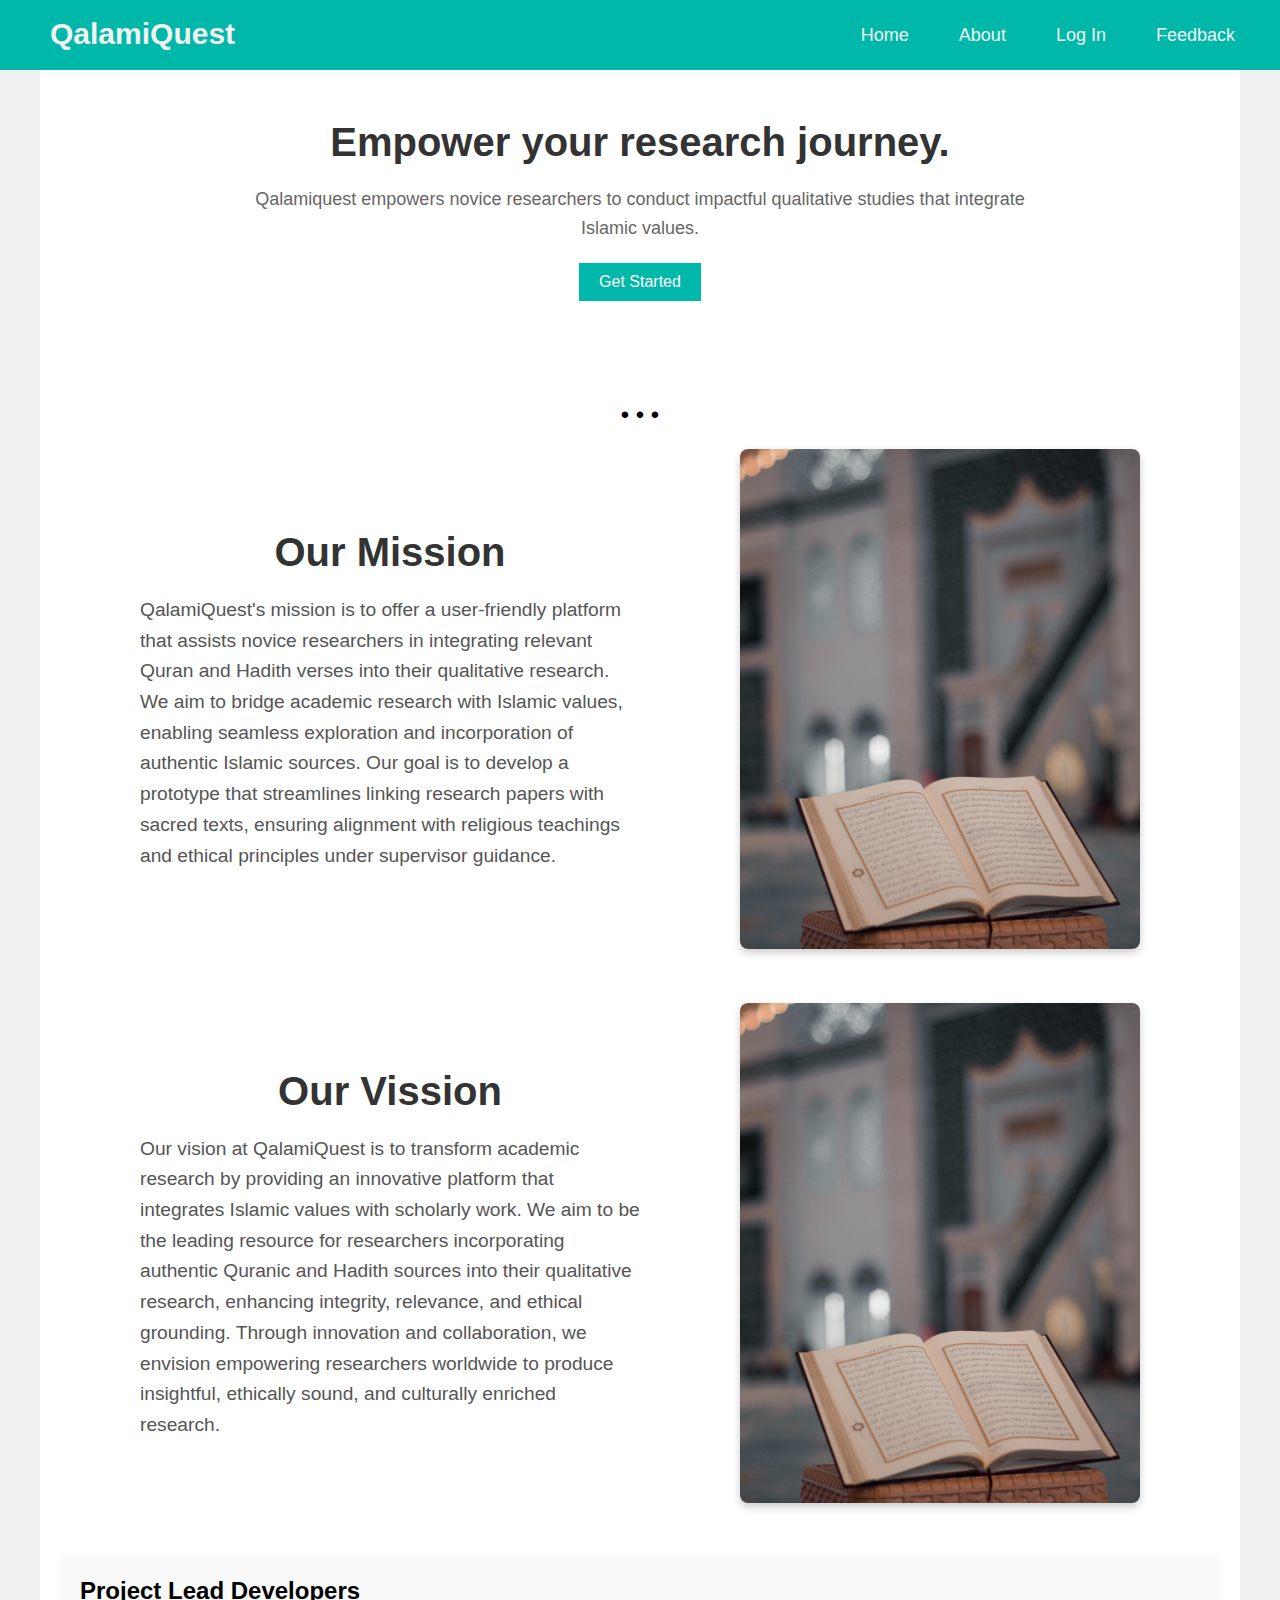
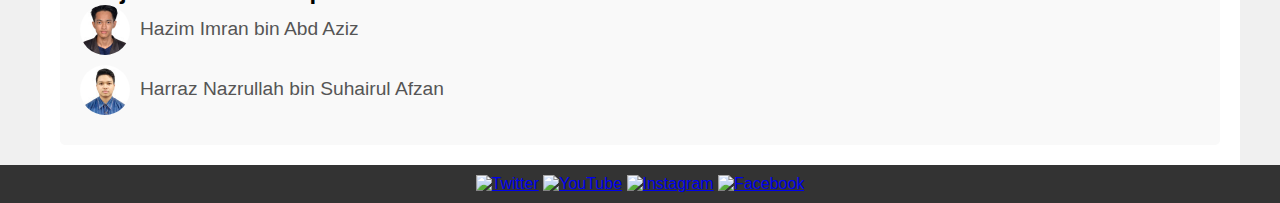
==== index.html @ 8361890f "innit commit" ====
<!DOCTYPE html>
<html lang="en">


<head>
    <meta charset="UTF-8">
    <meta name="viewport" content="width=device-width, initial-scale=1.0">
    <title>Qalamiquest</title>
    <link rel="stylesheet" href="styles.css">
</head>


<body>
    <nav>
        <div class="wrapper">
          <div class="logo"><a href="#">QalamiQuest</a></div>
          <input type="radio" name="slider" id="menu-btn">
          <input type="radio" name="slider" id="close-btn">
          <ul class="nav-links">
            <label for="close-btn" class="btn close-btn"><i class="fas fa-times"></i></label>
            <li><a href="#">Home</a></li>
            <li><a href="#">About</a></li>
            <li><a href="#">Log In</a></li>
            <li><a href="#">Feedback</a></li>
          </ul>
          <label for="menu-btn" class="btn menu-btn"><i class="fas fa-bars"></i></label>
        </div>
      </nav>

    <div class="big-container">
        <div class = "small-container">
            <section class="hero">
                <h1>Empower your research journey.</h1>
                <p>Qalamiquest empowers novice researchers to conduct impactful qualitative studies that integrate Islamic values.</p>
                <a href="#" class="cta-button">Get Started</a>
            </section>
        </div>
        
        <div class="divider">• • •</div>

        <!--Mission-->
        <div class = "small-container">
            <div class="section">
                <div class="text">
                    <h1>Our Mission</h1>
                    <p>QalamiQuest's mission is to offer a user-friendly platform that assists novice researchers in integrating relevant Quran and Hadith verses into their qualitative research. We aim to bridge academic research with Islamic values, enabling seamless exploration and incorporation of authentic Islamic sources. Our goal is to develop a prototype that streamlines linking research papers with sacred texts, ensuring alignment with religious teachings and ethical principles under supervisor guidance.</p>
                </div>
                <div class="image">
                    <img src="quran.jpg" alt="Mission Image">
                </div>
            </div>
        </div>

            <!--Vision-->
        <div class = "small-container">
            <div class="section">
                <div class="text">
                    <h1>Our Vission</h1>
                    <p>Our vision at QalamiQuest is to transform academic research by providing an innovative platform that integrates Islamic values with scholarly work. We aim to be the leading resource for researchers incorporating authentic Quranic and Hadith sources into their qualitative research, enhancing integrity, relevance, and ethical grounding. Through innovation and collaboration, we envision empowering researchers worldwide to produce insightful, ethically sound, and culturally enriched research.</p>
                </div>
                <div class="image">
                    <img src="quran.jpg" alt="Mission Image">
                </div>
            </div>
        </div>

            <!--Lead Developers-->
        <section class="developers">
            <h2>Project Lead Developers</h2>
            <div class="developer">
                <img src="ajim.jpg" alt="Developer 1">
                <p>Hazim Imran bin Abd Aziz</p>
            </div>
            <div class="developer">
                <img src="harraz.jpg" alt="Developer 2">
                <p>Harraz Nazrullah bin Suhairul Afzan</p>
            </div>
        </section>
    </div>

            <!--Footer-->
    <footer>
        <a href="#"><img src="/api/placeholder/20/20" alt="Twitter"></a>
        <a href="#"><img src="/api/placeholder/20/20" alt="YouTube"></a>
        <a href="#"><img src="/api/placeholder/20/20" alt="Instagram"></a>
        <a href="#"><img src="/api/placeholder/20/20" alt="Facebook"></a>
    </footer>
</body>
</html>
---- styles.css ----
body {
    font-family: Arial, sans-serif;
    margin: 0;
    padding: 0;
    background-color: #f0f0f0;
}
.big-container {
    max-width: 1200px;
    margin: 0 auto;
    padding: 20px;
    background-color: white;
}
header {
    background-color: #00b8a9;
    color: white;
    padding: 10px 20px;
    display: flex;
    justify-content: space-between;
    align-items: center;
}
.logo {
    font-weight: bold;
    font-size: 24px;
}
nav a {
    color: white;
    text-decoration: none;
    margin-left: 20px;
}
h1 {
    font-size: 36px;
    text-align: center;
}
.hero {
    text-align: center;
    margin: 100px;
}
.hero p {
    font-size: 18px;
    color: #666;
}
.cta-button {
    background-color: #00b8a9;
    color: white;
    padding: 10px 20px;
    text-decoration: none;
    display: inline-block;
    margin-top: 20px;
}
.divider {
    text-align: center;
    font-size: 24px;
    margin: 20px 0;
}
.mission, .vision {
    margin-bottom: 40px;
}
.mission h2, .vision h2 {
    color: #00b8a9;
}
.image-placeholder {
    background-color: #ddd;
    height: 200px;
    margin-bottom: 20px;
}
.developers {
    background-color: #f9f9f9;
    padding: 20px;
    border-radius: 5px;
}
.developer {
    display: flex;
    align-items: center;
    margin-bottom: 10px;
}
.developer img {
    width: 50px;
    height: 50px;
    border-radius: 50%;
    margin-right: 10px;
}
footer {
    background-color: #333;
    color: white;
    text-align: center;
    padding: 10px 0;
}


/* This is for small container for MISSION and VISSION*/
.small-container {
    max-width: 1000px;
    margin: 0 auto;
}

.section {
    display: flex;
    justify-content: space-between;
    align-items: center;
    margin-bottom: 50px;
}

.section:nth-child(odd) .image {
    order: 2;
}

.text {
    width: 50%;
}

.image {
    width: 40%;
}

.image img {
    width: 100%;
    height: auto;
    border-radius: 8px;
    box-shadow: 0 4px 8px rgba(0, 0, 0, 0.2);
}

h1 {
    font-size: 2.5rem;
    margin-bottom: 20px;
    color: #333;
}

p {
    font-size: 1.2rem;
    line-height: 1.6;
    color: #555;
}

@media (max-width: 768px) {
    .section {
        flex-direction: column;
        text-align: center;
    }

    .text, .image {
        width: 100%;
    }
}

/*Nav Bar*/
@import url('https://fonts.googleapis.com/css2?family=Poppins:wght@200;300;400;500;600;700&display=swap');
*{
  margin: 0;
  padding: 0;
  box-sizing: border-box;
  font-family: 'Poppins', sans-serif;
}
nav{
  position: fixed;
  z-index: 99;
  width: 100%;
  
  background: #00b8a9;
}
nav .wrapper{
  position: relative;
  max-width: 1300px;
  padding: 0px 30px;
  height: 70px;
  line-height: 70px;
  margin: auto;
  display: flex;
  align-items: center;
  justify-content: space-between;
}
.wrapper .logo a{
  color: #f2f2f2;
  font-size: 30px;
  font-weight: 600;
  text-decoration: none;
}
.wrapper .nav-links{
  display: inline-flex;
}
.nav-links li{
  list-style: none;
}
.nav-links li a{
  color: #f2f2f2;
  text-decoration: none;
  font-size: 18px;
  font-weight: 500;
  padding: 9px 15px;
  border-radius: 5px;
  transition: all 0.3s ease;
}
.nav-links li a:hover{
  background: #3A3B3C;
}
.nav-links .mobile-item{
  display: none;
}
.nav-links .drop-menu{
  position: absolute;
  background: #242526;
  width: 180px;
  line-height: 45px;
  top: 85px;
  opacity: 0;
  visibility: hidden;
  box-shadow: 0 6px 10px rgba(0,0,0,0.15);
}
.nav-links li:hover .drop-menu,
.nav-links li:hover .mega-box{
  transition: all 0.3s ease;
  top: 70px;
  opacity: 1;
  visibility: visible;
}
.drop-menu li a{
  width: 100%;
  display: block;
  padding: 0 0 0 15px;
  font-weight: 400;
  border-radius: 0px;
}
.mega-box{
  position: absolute;
  left: 0;
  width: 100%;
  padding: 0 30px;
  top: 85px;
  opacity: 0;
  visibility: hidden;
}
.mega-box .content{
  background: #242526;
  padding: 25px 20px;
  display: flex;
  width: 100%;
  justify-content: space-between;
  box-shadow: 0 6px 10px rgba(0,0,0,0.15);
}
.mega-box .content .row{
  width: calc(25% - 30px);
  line-height: 45px;
}
.content .row img{
  width: 100%;
  height: 100%;
  object-fit: cover;
}
.content .row header{
  color: #f2f2f2;
  font-size: 20px;
  font-weight: 500;
}
.content .row .mega-links{
  margin-left: -40px;
  border-left: 1px solid rgba(255,255,255,0.09);
}
.row .mega-links li{
  padding: 0 20px;
}
.row .mega-links li a{
  padding: 0px;
  padding: 0 20px;
  color: #d9d9d9;
  font-size: 17px;
  display: block;
}
.row .mega-links li a:hover{
  color: #f2f2f2;
}
.wrapper .btn{
  color: #fff;
  font-size: 20px;
  cursor: pointer;
  display: none;
}
.wrapper .btn.close-btn{
  position: absolute;
  right: 30px;
  top: 10px;
}

@media screen and (max-width: 970px) {
  .wrapper .btn{
    display: block;
  }
  .wrapper .nav-links{
    position: fixed;
    height: 100vh;
    width: 100%;
    max-width: 350px;
    top: 0;
    left: -100%;
    background: #00b8a9;
    display: block;
    padding: 50px 10px;
    line-height: 50px;
    overflow-y: auto;
    box-shadow: 0px 15px 15px rgba(0,0,0,0.18);
    transition: all 0.3s ease;
  }
  /* custom scroll bar */
  ::-webkit-scrollbar {
    width: 10px;
  }
  ::-webkit-scrollbar-track {
    background: #242526;
  }
  ::-webkit-scrollbar-thumb {
    background: #3A3B3C;
  }
  #menu-btn:checked ~ .nav-links{
    left: 0%;
  }
  #menu-btn:checked ~ .btn.menu-btn{
    display: none;
  }
  #close-btn:checked ~ .btn.menu-btn{
    display: block;
  }
  .nav-links li{
    margin: 15px 10px;
  }
  .nav-links li a{
    padding: 0 20px;
    display: block;
    font-size: 20px;
  }
  .nav-links .drop-menu{
    position: static;
    opacity: 1;
    top: 65px;
    visibility: visible;
    padding-left: 20px;
    width: 100%;
    max-height: 0px;
    overflow: hidden;
    box-shadow: none;
    transition: all 0.3s ease;
  }
  #showDrop:checked ~ .drop-menu,
  #showMega:checked ~ .mega-box{
    max-height: 100%;
  }
  .nav-links .desktop-item{
    display: none;
  }
  .nav-links .mobile-item{
    display: block;
    color: #f2f2f2;
    font-size: 20px;
    font-weight: 500;
    padding-left: 20px;
    cursor: pointer;
    border-radius: 5px;
    transition: all 0.3s ease;
  }
  .nav-links .mobile-item:hover{
    background: #3A3B3C;
  }
  .drop-menu li{
    margin: 0;
  }
  .drop-menu li a{
    border-radius: 5px;
    font-size: 18px;
  }
  .mega-box{
    position: static;
    top: 65px;
    opacity: 1;
    visibility: visible;
    padding: 0 20px;
    max-height: 0px;
    overflow: hidden;
    transition: all 0.3s ease;
  }
  .mega-box .content{
    box-shadow: none;
    flex-direction: column;
    padding: 20px 20px 0 20px;
  }
  .mega-box .content .row{
    width: 100%;
    margin-bottom: 15px;
    border-top: 1px solid rgba(255,255,255,0.08);
  }
  .mega-box .content .row:nth-child(1),
  .mega-box .content .row:nth-child(2){
    border-top: 0px;
  }
  .content .row .mega-links{
    border-left: 0px;
    padding-left: 15px;
  }
  .row .mega-links li{
    margin: 0;
  }
  .content .row header{
    font-size: 19px;
  }
}
nav input{
  display: none;
}
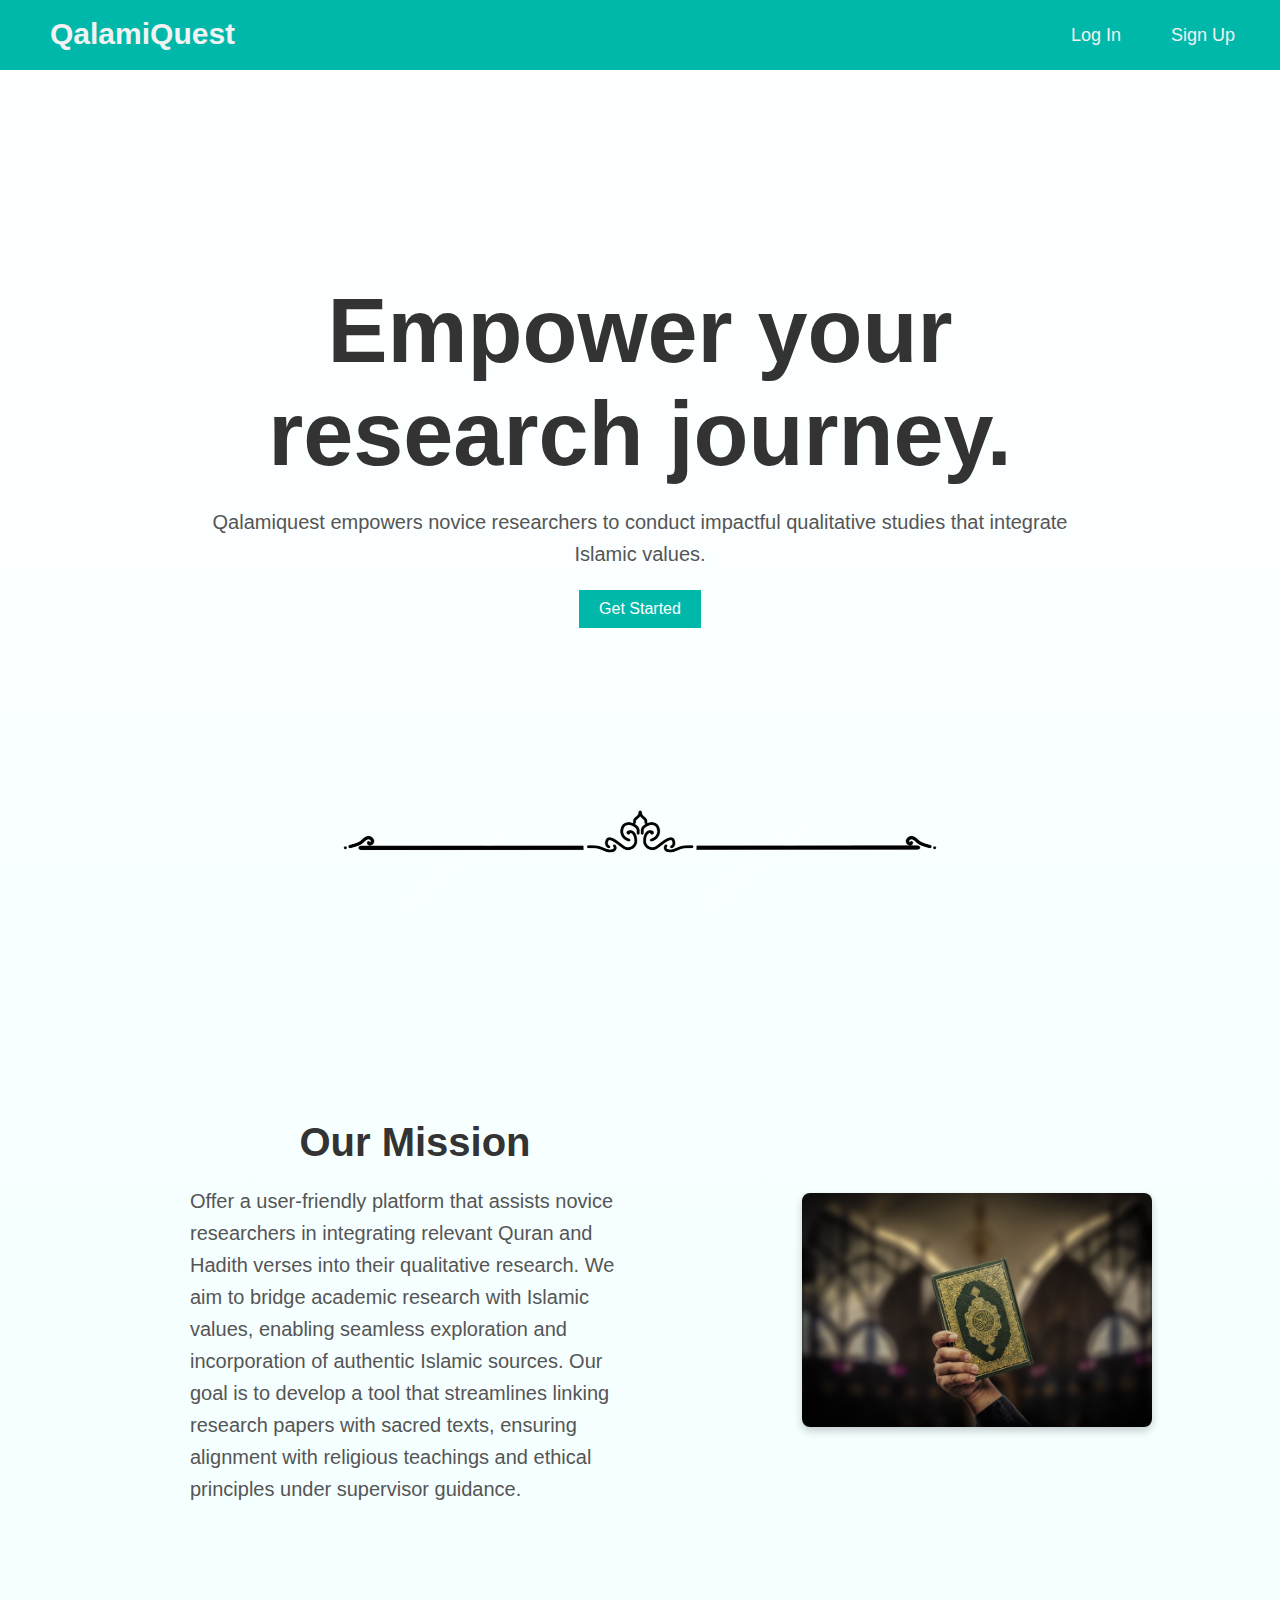
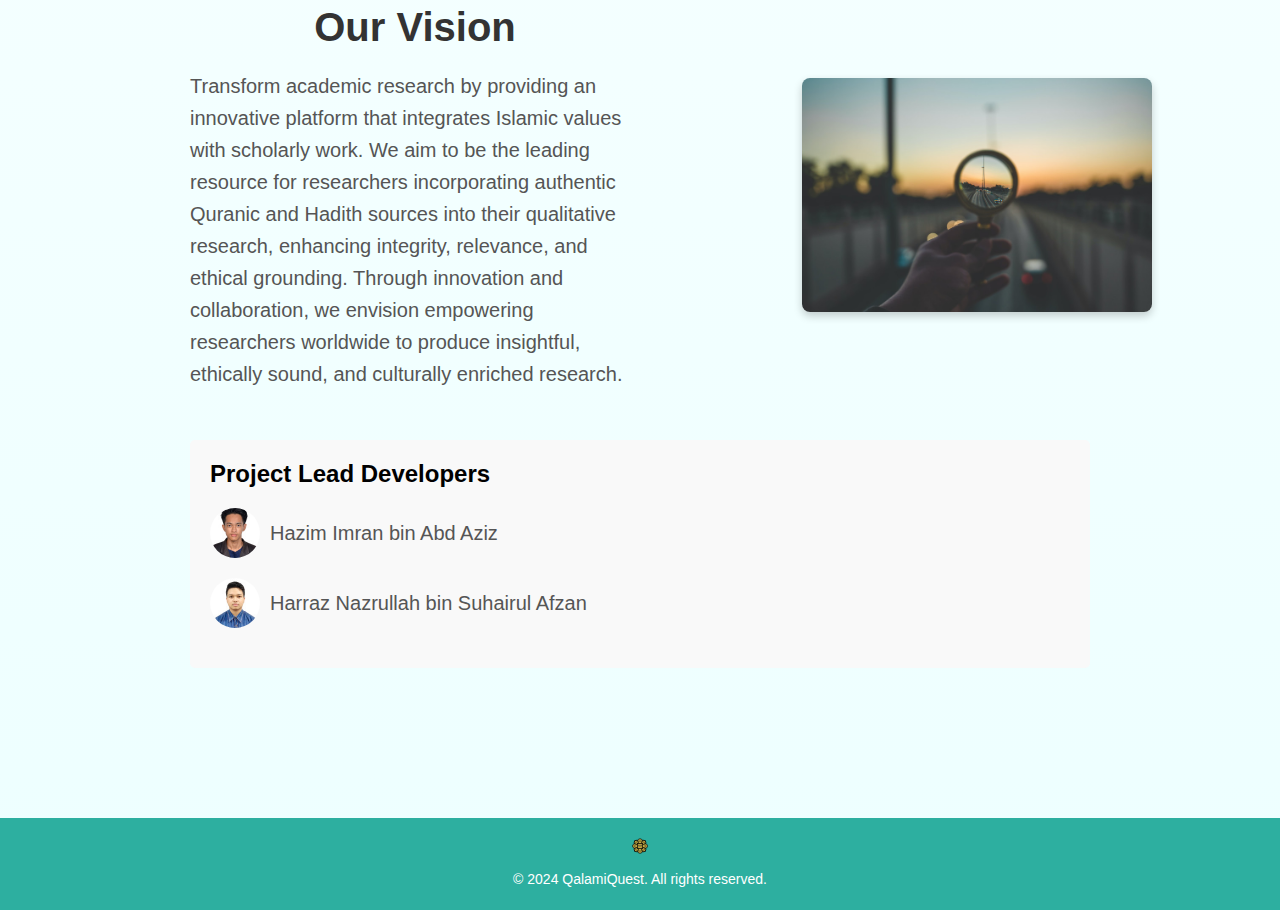
==== commit 560ca484: "tacap baru" ====
--- a/index.html
+++ b/index.html
@@ -1,70 +1,69 @@
 <!DOCTYPE html>
 <html lang="en">
-
 
 <head>
     <meta charset="UTF-8">
     <meta name="viewport" content="width=device-width, initial-scale=1.0">
     <title>Qalamiquest</title>
     <link rel="stylesheet" href="styles.css">
+
 </head>
-
 
 <body>
     <nav>
         <div class="wrapper">
-          <div class="logo"><a href="#">QalamiQuest</a></div>
-          <input type="radio" name="slider" id="menu-btn">
-          <input type="radio" name="slider" id="close-btn">
-          <ul class="nav-links">
-            <label for="close-btn" class="btn close-btn"><i class="fas fa-times"></i></label>
-            <li><a href="#">Home</a></li>
-            <li><a href="#">About</a></li>
-            <li><a href="#">Log In</a></li>
-            <li><a href="#">Feedback</a></li>
-          </ul>
-          <label for="menu-btn" class="btn menu-btn"><i class="fas fa-bars"></i></label>
+            <div class="logo"><a href="#">QalamiQuest</a></div>
+            <input type="radio" name="slider" id="menu-btn">
+            <input type="radio" name="slider" id="close-btn">
+            <ul class="nav-links">
+                <label for="close-btn" class="btn close-btn"><i class="fas fa-times"></i></label>
+                <li><a href="#">Log In</a></li>
+                <li><a href="#">Sign Up</a></li>
+            </ul>
+            <label for="menu-btn" class="btn menu-btn"><i class="fas fa-bars"></i></label>
         </div>
-      </nav>
+    </nav>
 
     <div class="big-container">
-        <div class = "small-container">
+        <div class="small-container">
             <section class="hero">
                 <h1>Empower your research journey.</h1>
                 <p>Qalamiquest empowers novice researchers to conduct impactful qualitative studies that integrate Islamic values.</p>
                 <a href="#" class="cta-button">Get Started</a>
             </section>
         </div>
-        
-        <div class="divider">• • •</div>
 
-        <!--Mission-->
-        <div class = "small-container">
+        <div class="divider">
+            <img src="divider.png" alt="Divider" />
+        </div>
+
+        <!-- Mission -->
+        <div class="small-container">
             <div class="section">
                 <div class="text">
                     <h1>Our Mission</h1>
-                    <p>QalamiQuest's mission is to offer a user-friendly platform that assists novice researchers in integrating relevant Quran and Hadith verses into their qualitative research. We aim to bridge academic research with Islamic values, enabling seamless exploration and incorporation of authentic Islamic sources. Our goal is to develop a prototype that streamlines linking research papers with sacred texts, ensuring alignment with religious teachings and ethical principles under supervisor guidance.</p>
+                    <p>Offer a user-friendly platform that assists novice researchers in integrating relevant Quran and Hadith verses into their qualitative research. We aim to bridge academic research with Islamic values, enabling seamless exploration and incorporation of authentic Islamic sources. Our goal is to develop a tool that streamlines linking research papers with sacred texts, ensuring alignment with religious teachings and ethical principles under supervisor guidance.</p>
                 </div>
                 <div class="image">
-                    <img src="quran.jpg" alt="Mission Image">
+                    <img src="kitab.jpg" alt="Mission Image">
                 </div>
             </div>
         </div>
 
-            <!--Vision-->
-        <div class = "small-container">
+        <!-- Vision -->
+        <div class="small-container">
             <div class="section">
+                <div class="image">
+                    <img src="vision.jpg" alt="Vision Image">
+                </div>
                 <div class="text">
-                    <h1>Our Vission</h1>
-                    <p>Our vision at QalamiQuest is to transform academic research by providing an innovative platform that integrates Islamic values with scholarly work. We aim to be the leading resource for researchers incorporating authentic Quranic and Hadith sources into their qualitative research, enhancing integrity, relevance, and ethical grounding. Through innovation and collaboration, we envision empowering researchers worldwide to produce insightful, ethically sound, and culturally enriched research.</p>
-                </div>
-                <div class="image">
-                    <img src="quran.jpg" alt="Mission Image">
+                    <h1>Our Vision</h1>
+                    <p>Transform academic research by providing an innovative platform that integrates Islamic values with scholarly work. We aim to be the leading resource for researchers incorporating authentic Quranic and Hadith sources into their qualitative research, enhancing integrity, relevance, and ethical grounding. Through innovation and collaboration, we envision empowering researchers worldwide to produce insightful, ethically sound, and culturally enriched research.</p>
                 </div>
             </div>
         </div>
 
-            <!--Lead Developers-->
+        <!-- Lead Developers -->
         <section class="developers">
             <h2>Project Lead Developers</h2>
             <div class="developer">
@@ -78,12 +77,16 @@
         </section>
     </div>
 
-            <!--Footer-->
+    <!-- Footer -->
     <footer>
-        <a href="#"><img src="/api/placeholder/20/20" alt="Twitter"></a>
-        <a href="#"><img src="/api/placeholder/20/20" alt="YouTube"></a>
-        <a href="#"><img src="/api/placeholder/20/20" alt="Instagram"></a>
-        <a href="#"><img src="/api/placeholder/20/20" alt="Facebook"></a>
+        <div class="footer-content">
+            <div class="social-links">
+                <a href="https://www.iium.edu.my/"><img src="iium.png" alt="iium"></a>
+            </div>
+            <p>&copy; 2024 QalamiQuest. All rights reserved.</p>
+        </div>
     </footer>
+
 </body>
-</html>+
+</html>
--- a/styles.css
+++ b/styles.css
@@ -1,15 +1,19 @@
 body {
     font-family: Arial, sans-serif;
-    margin: 0;
+    margin: 0 auto;
     padding: 0;
-    background-color: #f0f0f0;
-}
+    background: linear-gradient(to bottom, white, #EDFFFF); /* Gradient background */
+
+}
+
 .big-container {
     max-width: 1200px;
     margin: 0 auto;
-    padding: 20px;
-    background-color: white;
-}
+    padding: 150px;
+    background: linear-gradient(to bottom, white, EDFFFF
+    ); /* Gradient background */
+}
+
 header {
     background-color: #00b8a9;
     color: white;
@@ -18,6 +22,7 @@
     justify-content: space-between;
     align-items: center;
 }
+
 .logo {
     font-weight: bold;
     font-size: 24px;
@@ -28,17 +33,19 @@
     margin-left: 20px;
 }
 h1 {
-    font-size: 36px;
+    font-size: 100px;
     text-align: center;
 }
 .hero {
     text-align: center;
-    margin: 100px;
-}
-.hero p {
-    font-size: 18px;
-    color: #666;
-}
+    margin: 50px 0; /* Reduced from 100px to 50px for top and bottom */
+    padding-top: 30px;
+}
+
+.hero h1 {
+  font-size: 90px;
+}
+
 .cta-button {
     background-color: #00b8a9;
     color: white;
@@ -48,16 +55,24 @@
     margin-top: 20px;
 }
 .divider {
-    text-align: center;
-    font-size: 24px;
-    margin: 20px 0;
-}
+  text-align: center; /* Center the image */
+  margin: 20px 0; /* Adjust vertical spacing here */
+}
+
+.divider img {
+  width: 80%; /* Adjust the width of the image as needed */
+  max-width: 600px; /* Set a maximum width */
+  height: auto; /* Maintain the aspect ratio */
+}
+
 .mission, .vision {
-    margin-bottom: 40px;
-}
-.mission h2, .vision h2 {
-    color: #00b8a9;
-}
+ 
+    width: 100%; /* Set to desired width */
+    max-width: 600px; /* Set a maximum width */
+    height: auto; /* Maintain aspect ratio */
+
+}
+
 .image-placeholder {
     background-color: #ddd;
     height: 200px;
@@ -71,7 +86,8 @@
 .developer {
     display: flex;
     align-items: center;
-    margin-bottom: 10px;
+    margin-bottom: 20px;
+    margin-top: 20px;
 }
 .developer img {
     width: 50px;
@@ -80,17 +96,42 @@
     margin-right: 10px;
 }
 footer {
-    background-color: #333;
-    color: white;
-    text-align: center;
-    padding: 10px 0;
-}
+  background-color: #2DAFA0; /* Dark background for the footer */
+  color: #2DAFA0; /* White text color */
+  text-align: center; /* Center text */
+  padding: 20px 0; /* Add padding for spacing */
+  position: relative; /* Positioning */
+}
+
+.footer-content {
+  max-width: 1200px; /* Set a max width for the footer content */
+  margin: 0 auto; /* Center the content */
+}
+
+.social-links {
+  margin-bottom: 10px; /* Spacing below social links */
+}
+
+.social-links a {
+  margin: 0 10px; /* Horizontal spacing between icons */
+}
+
+.social-links img {
+  width: 30px; /* Set a fixed width for social icons */
+  height: auto; /* Maintain aspect ratio */
+}
+
+footer p {
+  font-size: 14px; /* Smaller font size for copyright */
+  color: white; /* Lighter color for the copyright text */
+}
+
 
 
 /* This is for small container for MISSION and VISSION*/
 .small-container {
     max-width: 1000px;
-    margin: 0 auto;
+    margin-top: 100px;
 }
 
 .section {
@@ -98,7 +139,7 @@
     justify-content: space-between;
     align-items: center;
     margin-bottom: 50px;
-}
+  }
 
 .section:nth-child(odd) .image {
     order: 2;
@@ -109,11 +150,11 @@
 }
 
 .image {
-    width: 40%;
+    width: 32%;
 }
 
 .image img {
-    width: 100%;
+    width: 350px;
     height: auto;
     border-radius: 8px;
     box-shadow: 0 4px 8px rgba(0, 0, 0, 0.2);
@@ -126,7 +167,7 @@
 }
 
 p {
-    font-size: 1.2rem;
+    font-size: 20px;
     line-height: 1.6;
     color: #555;
 }
@@ -399,6 +440,7 @@
     font-size: 19px;
   }
 }
+
 nav input{
   display: none;
-}+}
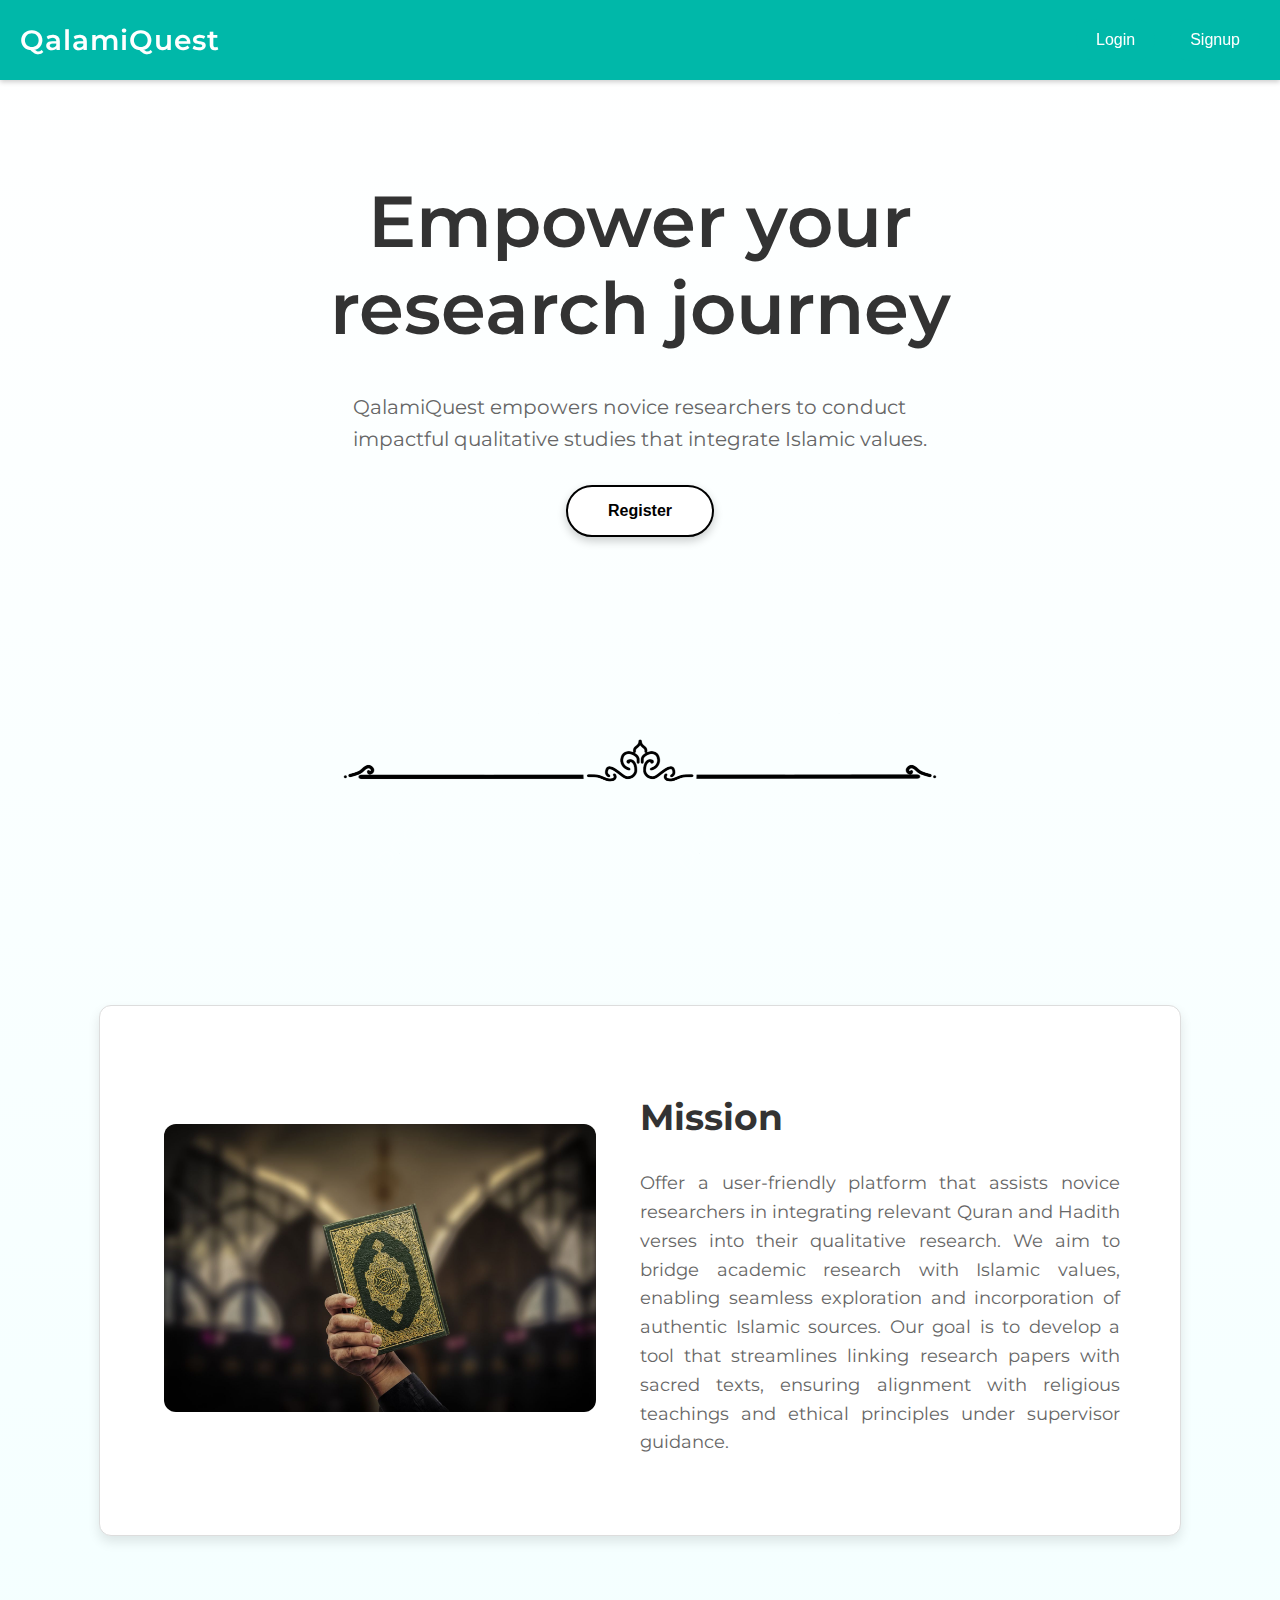
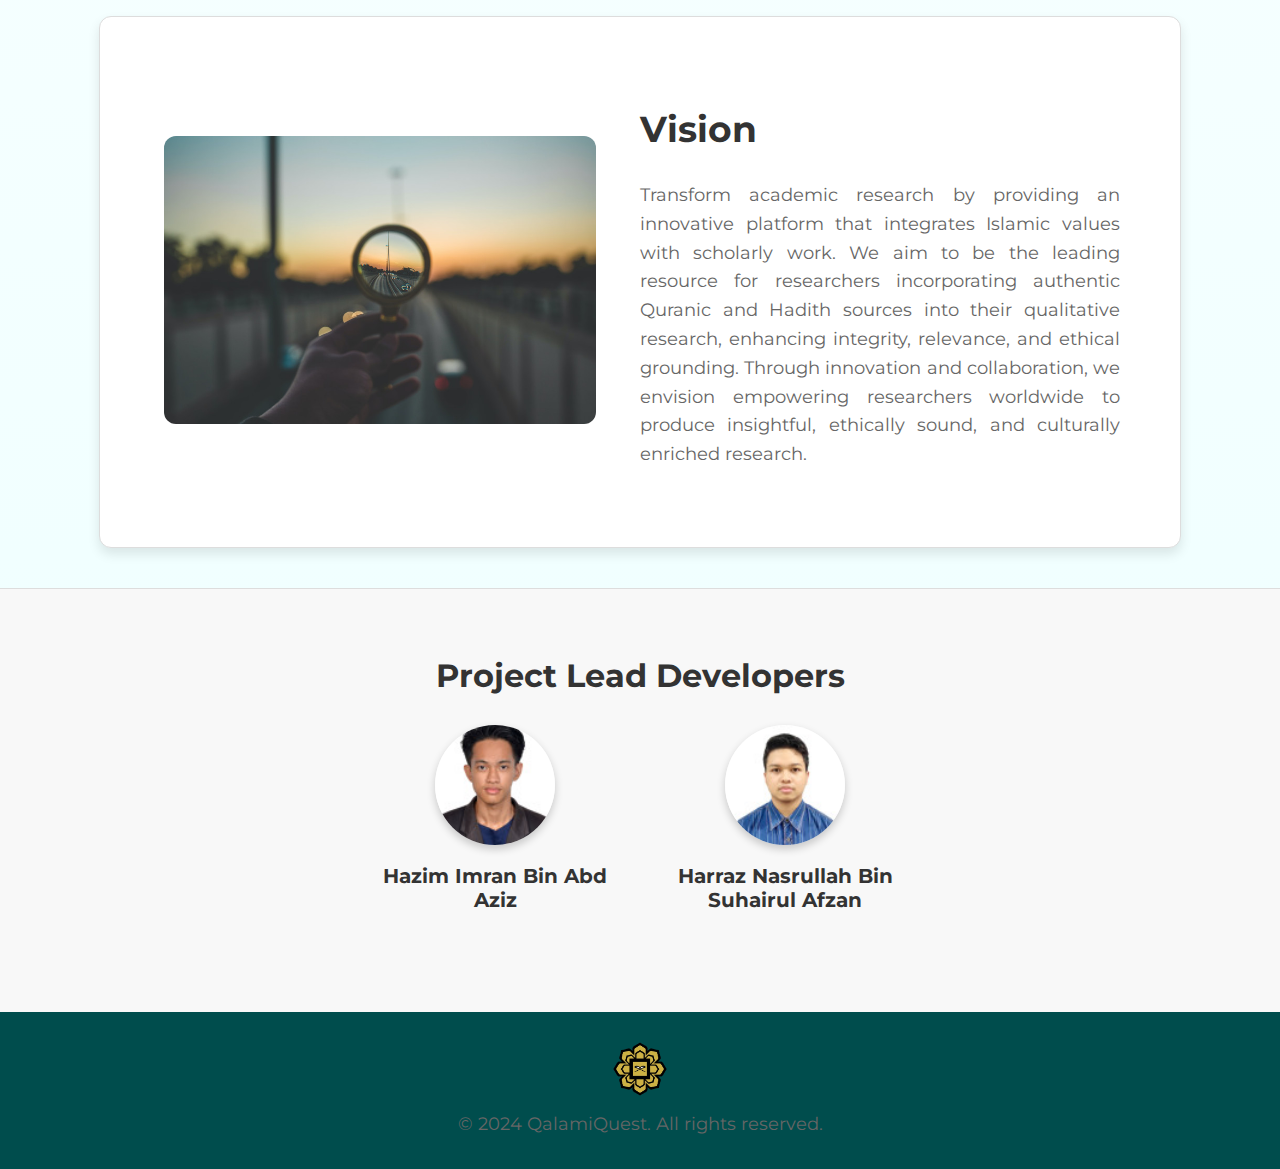
==== commit bad0e77f: "update style, layout for index page" ====
--- a/index.html
+++ b/index.html
@@ -1,92 +1,77 @@
 <!DOCTYPE html>
 <html lang="en">
-
 <head>
     <meta charset="UTF-8">
     <meta name="viewport" content="width=device-width, initial-scale=1.0">
-    <title>Qalamiquest</title>
+    <title>QalamiQuest</title>
     <link rel="stylesheet" href="styles.css">
 
 </head>
+<body>
 
-<body>
-    <nav>
-        <div class="wrapper">
-            <div class="logo"><a href="#">QalamiQuest</a></div>
-            <input type="radio" name="slider" id="menu-btn">
-            <input type="radio" name="slider" id="close-btn">
-            <ul class="nav-links">
-                <label for="close-btn" class="btn close-btn"><i class="fas fa-times"></i></label>
-                <li><a href="#">Log In</a></li>
-                <li><a href="#">Sign Up</a></li>
-            </ul>
-            <label for="menu-btn" class="btn menu-btn"><i class="fas fa-bars"></i></label>
+<!-- Navbar Section -->
+<div class="navbar">
+    <div class="navbar-left">QalamiQuest</div>
+    <div class="navbar-right">
+        <button onclick="location.href='#login'">Login</button>
+        <button onclick="location.href='#signup'">Signup</button>
+    </div>
+</div>
+
+<!-- Main Content Section -->
+<div class="content">
+    <h1>Empower your <br> research journey</h1>
+    <p>QalamiQuest empowers novice researchers to conduct <br> impactful qualitative studies that integrate Islamic values.</p>
+    <button onclick="location.href='#register'">Register</button>
+</div>
+
+<!-- Divider Image -->
+<img src="images/divider.png" alt="Divider Image" class="divider">
+
+<!-- Mission Section -->
+<div class="mission">
+    <div class="text">
+        <h2>Mission</h2>
+        <p>Offer a user-friendly platform that assists novice researchers in integrating relevant Quran and Hadith verses into their qualitative research. We aim to bridge academic research with Islamic values, enabling seamless exploration and incorporation of authentic Islamic sources. Our goal is to develop a tool that streamlines linking research papers with sacred texts, ensuring alignment with religious teachings and ethical principles under supervisor guidance.</p>
+    </div>
+    <div class="image">
+        <img src="images/kitab.jpg" alt="Mission Image">
+    </div>
+</div>
+
+<!-- Vision Section -->
+<div class="vision">
+    <div class="image">
+        <img src="images/vision.jpg" alt="Vision Image">
+    </div>
+    <div class="text">
+        <h2>Vision</h2>
+        <p>Transform academic research by providing an innovative platform that integrates Islamic values with scholarly work. We aim to be the leading resource for researchers incorporating authentic Quranic and Hadith sources into their qualitative research, enhancing integrity, relevance, and ethical grounding. Through innovation and collaboration, we envision empowering researchers worldwide to produce insightful, ethically sound, and culturally enriched research.</p>
+    </div>
+</div>
+
+<!-- Project Lead Section -->
+<div class="project-lead">
+    <h2>Project Lead Developers</h2>
+    <div class="developer-container">
+        <div class="developer">
+            <img src="images/ajim.jpg" alt="Developer 1 Photo">
+            <h3>Hazim Imran Bin Abd Aziz</h3>
         </div>
-    </nav>
+        <div class="developer">
+            <img src="images/harraz.jpg" alt="Developer 2 Photo">
+            <h3>Harraz Nasrullah Bin Suhairul Afzan</h3>
+        </div>
+    </div>
+</div>
 
-    <div class="big-container">
-        <div class="small-container">
-            <section class="hero">
-                <h1>Empower your research journey.</h1>
-                <p>Qalamiquest empowers novice researchers to conduct impactful qualitative studies that integrate Islamic values.</p>
-                <a href="#" class="cta-button">Get Started</a>
-            </section>
-        </div>
-
-        <div class="divider">
-            <img src="divider.png" alt="Divider" />
-        </div>
-
-        <!-- Mission -->
-        <div class="small-container">
-            <div class="section">
-                <div class="text">
-                    <h1>Our Mission</h1>
-                    <p>Offer a user-friendly platform that assists novice researchers in integrating relevant Quran and Hadith verses into their qualitative research. We aim to bridge academic research with Islamic values, enabling seamless exploration and incorporation of authentic Islamic sources. Our goal is to develop a tool that streamlines linking research papers with sacred texts, ensuring alignment with religious teachings and ethical principles under supervisor guidance.</p>
-                </div>
-                <div class="image">
-                    <img src="kitab.jpg" alt="Mission Image">
-                </div>
-            </div>
-        </div>
-
-        <!-- Vision -->
-        <div class="small-container">
-            <div class="section">
-                <div class="image">
-                    <img src="vision.jpg" alt="Vision Image">
-                </div>
-                <div class="text">
-                    <h1>Our Vision</h1>
-                    <p>Transform academic research by providing an innovative platform that integrates Islamic values with scholarly work. We aim to be the leading resource for researchers incorporating authentic Quranic and Hadith sources into their qualitative research, enhancing integrity, relevance, and ethical grounding. Through innovation and collaboration, we envision empowering researchers worldwide to produce insightful, ethically sound, and culturally enriched research.</p>
-                </div>
-            </div>
-        </div>
-
-        <!-- Lead Developers -->
-        <section class="developers">
-            <h2>Project Lead Developers</h2>
-            <div class="developer">
-                <img src="ajim.jpg" alt="Developer 1">
-                <p>Hazim Imran bin Abd Aziz</p>
-            </div>
-            <div class="developer">
-                <img src="harraz.jpg" alt="Developer 2">
-                <p>Harraz Nazrullah bin Suhairul Afzan</p>
-            </div>
-        </section>
-    </div>
-
-    <!-- Footer -->
-    <footer>
-        <div class="footer-content">
-            <div class="social-links">
-                <a href="https://www.iium.edu.my/"><img src="iium.png" alt="iium"></a>
-            </div>
-            <p>&copy; 2024 QalamiQuest. All rights reserved.</p>
-        </div>
-    </footer>
+<!-- Footer Section -->
+<div class="footer">
+    <a href="https://www.iium.edu.my/" target="_blank">
+        <img src="images/iium.png" alt="IIUM Logo">
+    </a>
+    <p>&copy; 2024 QalamiQuest. All rights reserved.</p>
+</div>
 
 </body>
-
 </html>
--- a/styles.css
+++ b/styles.css
@@ -1,446 +1,259 @@
-body {
-    font-family: Arial, sans-serif;
-    margin: 0 auto;
-    padding: 0;
-    background: linear-gradient(to bottom, white, #EDFFFF); /* Gradient background */
-
-}
-
-.big-container {
-    max-width: 1200px;
-    margin: 0 auto;
-    padding: 150px;
-    background: linear-gradient(to bottom, white, EDFFFF
-    ); /* Gradient background */
-}
-
-header {
-    background-color: #00b8a9;
-    color: white;
-    padding: 10px 20px;
-    display: flex;
-    justify-content: space-between;
-    align-items: center;
-}
-
-.logo {
-    font-weight: bold;
-    font-size: 24px;
-}
-nav a {
-    color: white;
-    text-decoration: none;
-    margin-left: 20px;
-}
-h1 {
-    font-size: 100px;
-    text-align: center;
-}
-.hero {
-    text-align: center;
-    margin: 50px 0; /* Reduced from 100px to 50px for top and bottom */
-    padding-top: 30px;
-}
-
-.hero h1 {
-  font-size: 90px;
-}
-
-.cta-button {
-    background-color: #00b8a9;
-    color: white;
-    padding: 10px 20px;
-    text-decoration: none;
-    display: inline-block;
-    margin-top: 20px;
-}
-.divider {
-  text-align: center; /* Center the image */
-  margin: 20px 0; /* Adjust vertical spacing here */
-}
-
-.divider img {
-  width: 80%; /* Adjust the width of the image as needed */
-  max-width: 600px; /* Set a maximum width */
-  height: auto; /* Maintain the aspect ratio */
-}
-
-.mission, .vision {
- 
-    width: 100%; /* Set to desired width */
-    max-width: 600px; /* Set a maximum width */
-    height: auto; /* Maintain aspect ratio */
-
-}
-
-.image-placeholder {
-    background-color: #ddd;
-    height: 200px;
-    margin-bottom: 20px;
-}
-.developers {
-    background-color: #f9f9f9;
-    padding: 20px;
-    border-radius: 5px;
-}
-.developer {
-    display: flex;
-    align-items: center;
-    margin-bottom: 20px;
-    margin-top: 20px;
-}
-.developer img {
-    width: 50px;
-    height: 50px;
-    border-radius: 50%;
-    margin-right: 10px;
-}
-footer {
-  background-color: #2DAFA0; /* Dark background for the footer */
-  color: #2DAFA0; /* White text color */
-  text-align: center; /* Center text */
-  padding: 20px 0; /* Add padding for spacing */
-  position: relative; /* Positioning */
-}
-
-.footer-content {
-  max-width: 1200px; /* Set a max width for the footer content */
-  margin: 0 auto; /* Center the content */
-}
-
-.social-links {
-  margin-bottom: 10px; /* Spacing below social links */
-}
-
-.social-links a {
-  margin: 0 10px; /* Horizontal spacing between icons */
-}
-
-.social-links img {
-  width: 30px; /* Set a fixed width for social icons */
-  height: auto; /* Maintain aspect ratio */
-}
-
-footer p {
-  font-size: 14px; /* Smaller font size for copyright */
-  color: white; /* Lighter color for the copyright text */
-}
-
-
-
-/* This is for small container for MISSION and VISSION*/
-.small-container {
-    max-width: 1000px;
-    margin-top: 100px;
-}
-
-.section {
-    display: flex;
-    justify-content: space-between;
-    align-items: center;
-    margin-bottom: 50px;
-  }
-
-.section:nth-child(odd) .image {
-    order: 2;
-}
-
-.text {
-    width: 50%;
-}
-
-.image {
-    width: 32%;
-}
-
-.image img {
-    width: 350px;
-    height: auto;
-    border-radius: 8px;
-    box-shadow: 0 4px 8px rgba(0, 0, 0, 0.2);
-}
-
-h1 {
-    font-size: 2.5rem;
-    margin-bottom: 20px;
-    color: #333;
-}
-
-p {
-    font-size: 20px;
-    line-height: 1.6;
-    color: #555;
-}
-
-@media (max-width: 768px) {
-    .section {
-        flex-direction: column;
-        text-align: center;
-    }
-
-    .text, .image {
-        width: 100%;
-    }
-}
-
-/*Nav Bar*/
-@import url('https://fonts.googleapis.com/css2?family=Poppins:wght@200;300;400;500;600;700&display=swap');
-*{
-  margin: 0;
-  padding: 0;
-  box-sizing: border-box;
-  font-family: 'Poppins', sans-serif;
-}
-nav{
-  position: fixed;
-  z-index: 99;
-  width: 100%;
-  
-  background: #00b8a9;
-}
-nav .wrapper{
-  position: relative;
-  max-width: 1300px;
-  padding: 0px 30px;
-  height: 70px;
-  line-height: 70px;
-  margin: auto;
-  display: flex;
-  align-items: center;
-  justify-content: space-between;
-}
-.wrapper .logo a{
-  color: #f2f2f2;
-  font-size: 30px;
-  font-weight: 600;
-  text-decoration: none;
-}
-.wrapper .nav-links{
-  display: inline-flex;
-}
-.nav-links li{
-  list-style: none;
-}
-.nav-links li a{
-  color: #f2f2f2;
-  text-decoration: none;
-  font-size: 18px;
-  font-weight: 500;
-  padding: 9px 15px;
-  border-radius: 5px;
-  transition: all 0.3s ease;
-}
-.nav-links li a:hover{
-  background: #3A3B3C;
-}
-.nav-links .mobile-item{
-  display: none;
-}
-.nav-links .drop-menu{
-  position: absolute;
-  background: #242526;
-  width: 180px;
-  line-height: 45px;
-  top: 85px;
-  opacity: 0;
-  visibility: hidden;
-  box-shadow: 0 6px 10px rgba(0,0,0,0.15);
-}
-.nav-links li:hover .drop-menu,
-.nav-links li:hover .mega-box{
-  transition: all 0.3s ease;
-  top: 70px;
-  opacity: 1;
-  visibility: visible;
-}
-.drop-menu li a{
-  width: 100%;
-  display: block;
-  padding: 0 0 0 15px;
-  font-weight: 400;
-  border-radius: 0px;
-}
-.mega-box{
-  position: absolute;
-  left: 0;
-  width: 100%;
-  padding: 0 30px;
-  top: 85px;
-  opacity: 0;
-  visibility: hidden;
-}
-.mega-box .content{
-  background: #242526;
-  padding: 25px 20px;
-  display: flex;
-  width: 100%;
-  justify-content: space-between;
-  box-shadow: 0 6px 10px rgba(0,0,0,0.15);
-}
-.mega-box .content .row{
-  width: calc(25% - 30px);
-  line-height: 45px;
-}
-.content .row img{
-  width: 100%;
-  height: 100%;
-  object-fit: cover;
-}
-.content .row header{
-  color: #f2f2f2;
-  font-size: 20px;
-  font-weight: 500;
-}
-.content .row .mega-links{
-  margin-left: -40px;
-  border-left: 1px solid rgba(255,255,255,0.09);
-}
-.row .mega-links li{
-  padding: 0 20px;
-}
-.row .mega-links li a{
-  padding: 0px;
-  padding: 0 20px;
-  color: #d9d9d9;
-  font-size: 17px;
-  display: block;
-}
-.row .mega-links li a:hover{
-  color: #f2f2f2;
-}
-.wrapper .btn{
-  color: #fff;
-  font-size: 20px;
-  cursor: pointer;
-  display: none;
-}
-.wrapper .btn.close-btn{
-  position: absolute;
-  right: 30px;
-  top: 10px;
-}
-
-@media screen and (max-width: 970px) {
-  .wrapper .btn{
-    display: block;
-  }
-  .wrapper .nav-links{
-    position: fixed;
-    height: 100vh;
-    width: 100%;
-    max-width: 350px;
-    top: 0;
-    left: -100%;
-    background: #00b8a9;
-    display: block;
-    padding: 50px 10px;
-    line-height: 50px;
-    overflow-y: auto;
-    box-shadow: 0px 15px 15px rgba(0,0,0,0.18);
-    transition: all 0.3s ease;
-  }
-  /* custom scroll bar */
-  ::-webkit-scrollbar {
-    width: 10px;
-  }
-  ::-webkit-scrollbar-track {
-    background: #242526;
-  }
-  ::-webkit-scrollbar-thumb {
-    background: #3A3B3C;
-  }
-  #menu-btn:checked ~ .nav-links{
-    left: 0%;
-  }
-  #menu-btn:checked ~ .btn.menu-btn{
-    display: none;
-  }
-  #close-btn:checked ~ .btn.menu-btn{
-    display: block;
-  }
-  .nav-links li{
-    margin: 15px 10px;
-  }
-  .nav-links li a{
-    padding: 0 20px;
-    display: block;
-    font-size: 20px;
-  }
-  .nav-links .drop-menu{
-    position: static;
-    opacity: 1;
-    top: 65px;
-    visibility: visible;
-    padding-left: 20px;
-    width: 100%;
-    max-height: 0px;
-    overflow: hidden;
-    box-shadow: none;
-    transition: all 0.3s ease;
-  }
-  #showDrop:checked ~ .drop-menu,
-  #showMega:checked ~ .mega-box{
-    max-height: 100%;
-  }
-  .nav-links .desktop-item{
-    display: none;
-  }
-  .nav-links .mobile-item{
-    display: block;
-    color: #f2f2f2;
-    font-size: 20px;
-    font-weight: 500;
-    padding-left: 20px;
-    cursor: pointer;
-    border-radius: 5px;
-    transition: all 0.3s ease;
-  }
-  .nav-links .mobile-item:hover{
-    background: #3A3B3C;
-  }
-  .drop-menu li{
-    margin: 0;
-  }
-  .drop-menu li a{
-    border-radius: 5px;
-    font-size: 18px;
-  }
-  .mega-box{
-    position: static;
-    top: 65px;
-    opacity: 1;
-    visibility: visible;
-    padding: 0 20px;
-    max-height: 0px;
-    overflow: hidden;
-    transition: all 0.3s ease;
-  }
-  .mega-box .content{
-    box-shadow: none;
-    flex-direction: column;
-    padding: 20px 20px 0 20px;
-  }
-  .mega-box .content .row{
-    width: 100%;
-    margin-bottom: 15px;
-    border-top: 1px solid rgba(255,255,255,0.08);
-  }
-  .mega-box .content .row:nth-child(1),
-  .mega-box .content .row:nth-child(2){
-    border-top: 0px;
-  }
-  .content .row .mega-links{
-    border-left: 0px;
-    padding-left: 15px;
-  }
-  .row .mega-links li{
-    margin: 0;
-  }
-  .content .row header{
-    font-size: 19px;
-  }
-}
-
-nav input{
-  display: none;
-}
+@import url('https://fonts.googleapis.com/css2?family=Montserrat:wght@400;600&display=swap');
+
+        /* Global styles for body */
+        body {
+            font-family: 'Montserrat', sans-serif;
+            margin: 0;
+            padding: 0;
+            display: flex;
+            flex-direction: column;
+            min-height: 100vh;
+            background: linear-gradient(to bottom, #ffffff, #EDFFFF); /* Background gradient */
+        }
+
+        /* Navbar styling */
+        .navbar {
+            display: flex;
+            justify-content: space-between;
+            align-items: center;
+            background-color: #00b8a9; /* Green navbar background */
+            padding: 10px 20px;
+            height: 60px;
+            position: sticky;
+            top: 0; /* Stick navbar to top */
+            z-index: 1000; /* Ensures navbar stays above other content */
+            box-shadow: 0 2px 5px rgba(0, 0, 0, 0.2); /* Adds shadow to navbar */
+        }
+
+        /* Navbar left section styling (logo/title) */
+        .navbar-left {
+            color: white;
+            font-size: 28px;
+            font-weight: 600;
+            letter-spacing: 1px;
+        }
+
+        /* Navbar right section (buttons) */
+        .navbar-right {
+            display: flex;
+        }
+
+        /* Styling for buttons in navbar */
+        .navbar-right button {
+            background-color:#00b8a9; /* Button color matching navbar */
+            color: white;
+            border: none;
+            padding: 12px 20px;
+            margin-left: 15px;
+            cursor: pointer;
+            font-size: 16px;
+            border-radius: 25px; /* Rounded button edges */
+            transition: background 0.3s ease, transform 0.3s ease; /* Transition on hover */
+        }
+
+        /* Hover effect for navbar buttons */
+        .navbar-right button:hover {
+            background: #004d4d; /* Darker shade of green on hover */
+            transform: scale(1.05); /* Slight enlargement on hover */
+        }
+
+        /* Main content styling */
+        .content {
+            display: flex;
+            flex-direction: column;
+            justify-content: center;
+            align-items: center;
+            text-align: center;
+            flex-grow: 1;
+            padding: 50px 20px;
+        }
+
+        /* Main heading (h1) styling */
+        .content h1 {
+            font-size: 72px;
+            font-weight: 600;
+            margin-bottom: 20px;
+            color: #333;
+            line-height: 1.2;
+        }
+
+        /* Paragraph under the main heading */
+        .content p {
+            font-size: 20px;
+            margin-bottom: 30px;
+            line-height: 1.6;
+            color: #666;
+            max-width: 800px; /* Limits paragraph width */
+        }
+
+        /* Button in the content section */
+        .content button {
+            background: white;
+            color: black;
+            border: 2px solid black; /* Black border for button */
+            padding: 15px 40px;
+            font-size: 16px;
+            font-weight: bold;
+            cursor: pointer;
+            border-radius: 30px;
+            transition: background-color 0.3s ease, transform 0.3s ease, color 0.3s ease; /* Smooth transitions */
+            box-shadow: 0 4px 10px rgba(0, 0, 0, 0.2); /* Button shadow for emphasis */
+        }
+
+        /* Hover effect for main content button */
+        .content button:hover {
+            background: #004d4d; /* Button turns dark green on hover */
+            color: white;
+            transform: scale(1.05); /* Button enlarges slightly */
+        }
+
+        /* Divider styling (for visual separation) */
+        .divider {
+            width: 100%;
+            max-width: 600px;
+            margin: 20px auto;
+            display: block;
+            border: none;
+        }
+
+        /* Mission and vision section containers */
+        .mission, .vision {
+            display: flex;
+            align-items: center;
+            padding: 40px;
+            margin: 40px auto;
+            max-width: 1000px;
+            border: 1px solid #ddd; /* Light border */
+            border-radius: 12px; /* Rounded corners */
+            box-shadow: 0 6px 12px rgba(0, 0, 0, 0.1); /* Light shadow */
+            background-color: #fff;
+            transition: transform 0.3s ease; /* Smooth hover effect */
+        }
+
+        /* Hover effect for mission and vision sections */
+        .mission:hover, .vision:hover {
+            transform: translateY(-5px); /* Slight upward movement on hover */
+        }
+
+        /* Mission section layout: reverse row direction */
+        .mission {
+            flex-direction: row-reverse;
+        }
+
+        /* Vision section layout: regular row direction */
+        .vision {
+            flex-direction: row;
+        }
+
+        /* Text content styling for mission and vision */
+        .text {
+            flex: 1;
+            padding: 20px;
+        }
+
+        /* Image container styling */
+        .image {
+            flex: 1;
+            text-align: center;
+        }
+
+        /* Styling for images inside mission and vision sections */
+        .image img {
+            width: 90%;
+            border-radius: 12px; /* Rounded corners for images */
+        }
+
+        /* Styling for section headings (h2) */
+        h2 {
+            font-size: 36px;
+            color: #333;
+        }
+
+        /* Paragraph styling */
+        p {
+            font-size: 18px;
+            color: #666;
+            line-height: 1.6;
+            text-align: justify; /* Justified text alignment */
+        }
+
+        /* Project lead section styling */
+        .project-lead {
+            text-align: center;
+            padding: 40px 20px;
+            background-color: #f8f8f8; /* Light gray background */
+            border-top: 1px solid #ddd; /* Top border */
+        }
+
+        /* Heading inside project lead section */
+        .project-lead h2 {
+            font-size: 32px;
+            margin-bottom: 30px;
+            color: #333;
+        }
+
+        /* Developer container for project lead section */
+        .developer-container {
+            display: flex;
+            justify-content: center;
+            gap: 40px;
+            margin-bottom: 40px;
+        }
+
+        /* Individual developer card styling */
+        .developer {
+            text-align: center;
+            max-width: 250px;
+        }
+
+        /* Developer image styling */
+        .developer img {
+            width: 120px;
+            height: 120px;
+            border-radius: 50%; /* Round images */
+            object-fit: cover;
+            box-shadow: 0 4px 8px rgba(0, 0, 0, 0.2); /* Shadow effect */
+            transition: transform 0.3s ease;
+        }
+
+        /* Hover effect for developer images */
+        .developer img:hover {
+            transform: scale(1.1); /* Slight enlargement on hover */
+        }
+
+        /* Developer name styling */
+        .developer h3 {
+            font-size: 20px;
+            margin-top: 15px;
+            color: #333;
+        }
+
+        /* Footer section styling */
+        .footer {
+            display: flex;
+            flex-direction: column;
+            align-items: center;
+            justify-content: center;
+            background-color: #004d4d; /* Dark green background */
+            color: white;
+            padding: 30px 0;
+            width: 100%;
+        }
+
+        /* Footer logo image styling */
+        .footer img {
+            width: 100px;
+            cursor: pointer;
+            transition: transform 0.3s ease;
+        }
+
+        /* Footer image hover effect */
+        .footer img:hover {
+            transform: scale(1.1); /* Slight enlargement on hover */
+        }
+
+        /* Footer paragraph styling */
+        .footer p {
+            margin: 10px 0 0;
+            text-align: center;
+        }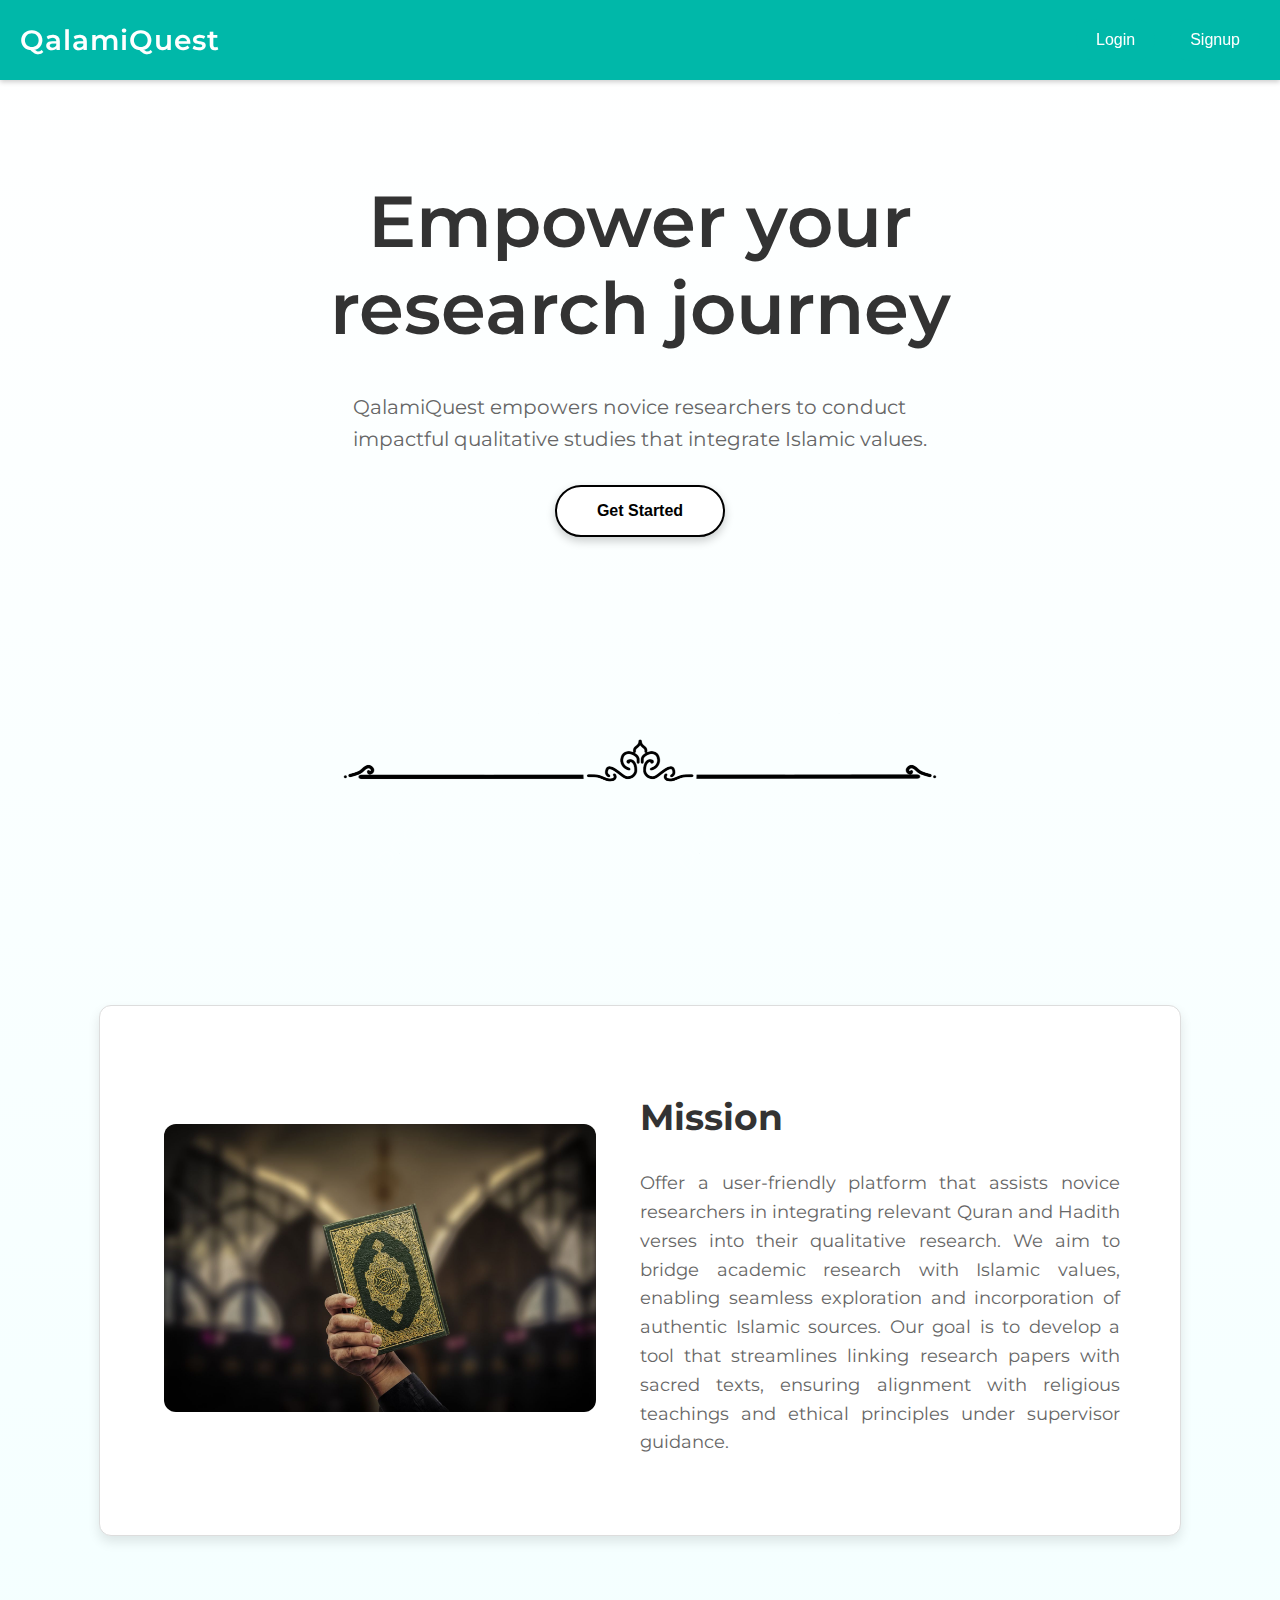
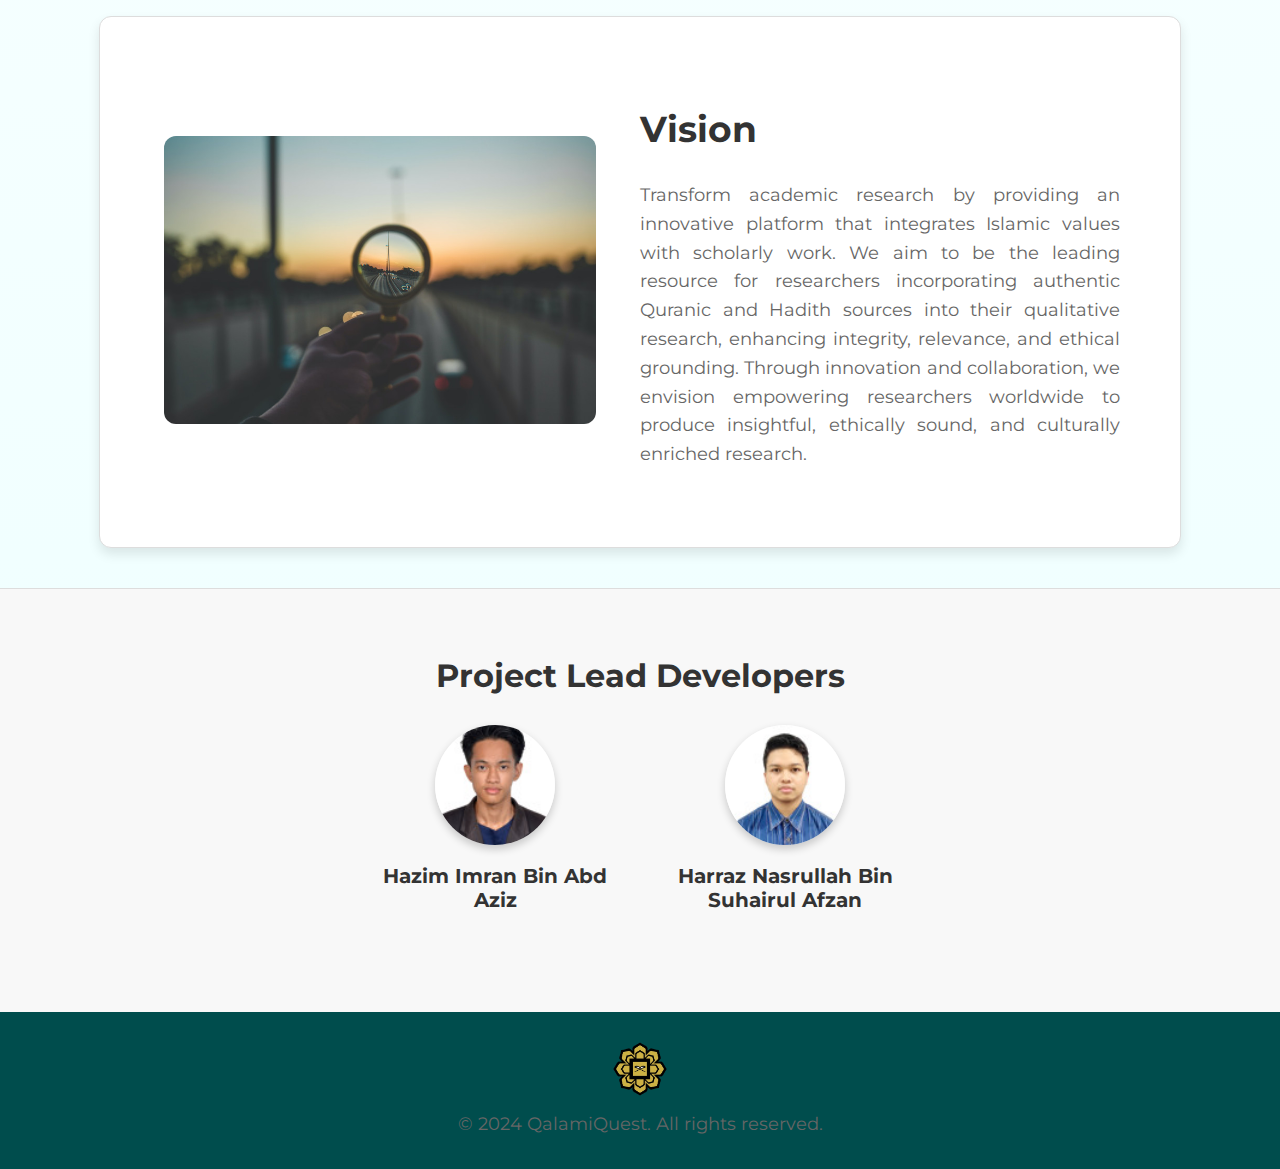
==== commit 43948ca6: "link between signup and index page" ====
--- a/index.html
+++ b/index.html
@@ -1,5 +1,6 @@
 <!DOCTYPE html>
 <html lang="en">
+
 <head>
     <meta charset="UTF-8">
     <meta name="viewport" content="width=device-width, initial-scale=1.0">
@@ -7,71 +8,82 @@
     <link rel="stylesheet" href="styles.css">
 
 </head>
+
 <body>
 
-<!-- Navbar Section -->
-<div class="navbar">
-    <div class="navbar-left">QalamiQuest</div>
-    <div class="navbar-right">
-        <button onclick="location.href='#login'">Login</button>
-        <button onclick="location.href='#signup'">Signup</button>
-    </div>
-</div>
-
-<!-- Main Content Section -->
-<div class="content">
-    <h1>Empower your <br> research journey</h1>
-    <p>QalamiQuest empowers novice researchers to conduct <br> impactful qualitative studies that integrate Islamic values.</p>
-    <button onclick="location.href='#register'">Register</button>
-</div>
-
-<!-- Divider Image -->
-<img src="images/divider.png" alt="Divider Image" class="divider">
-
-<!-- Mission Section -->
-<div class="mission">
-    <div class="text">
-        <h2>Mission</h2>
-        <p>Offer a user-friendly platform that assists novice researchers in integrating relevant Quran and Hadith verses into their qualitative research. We aim to bridge academic research with Islamic values, enabling seamless exploration and incorporation of authentic Islamic sources. Our goal is to develop a tool that streamlines linking research papers with sacred texts, ensuring alignment with religious teachings and ethical principles under supervisor guidance.</p>
-    </div>
-    <div class="image">
-        <img src="images/kitab.jpg" alt="Mission Image">
-    </div>
-</div>
-
-<!-- Vision Section -->
-<div class="vision">
-    <div class="image">
-        <img src="images/vision.jpg" alt="Vision Image">
-    </div>
-    <div class="text">
-        <h2>Vision</h2>
-        <p>Transform academic research by providing an innovative platform that integrates Islamic values with scholarly work. We aim to be the leading resource for researchers incorporating authentic Quranic and Hadith sources into their qualitative research, enhancing integrity, relevance, and ethical grounding. Through innovation and collaboration, we envision empowering researchers worldwide to produce insightful, ethically sound, and culturally enriched research.</p>
-    </div>
-</div>
-
-<!-- Project Lead Section -->
-<div class="project-lead">
-    <h2>Project Lead Developers</h2>
-    <div class="developer-container">
-        <div class="developer">
-            <img src="images/ajim.jpg" alt="Developer 1 Photo">
-            <h3>Hazim Imran Bin Abd Aziz</h3>
-        </div>
-        <div class="developer">
-            <img src="images/harraz.jpg" alt="Developer 2 Photo">
-            <h3>Harraz Nasrullah Bin Suhairul Afzan</h3>
+    <!-- Navbar Section -->
+    <div class="navbar">
+        <div class="navbar-left">QalamiQuest</div>
+        <div class="navbar-right">
+            <button onclick="location.href='#login'">Login</button>
+            <button onclick="location.href='signup.html'">Signup</button>
         </div>
     </div>
-</div>
 
-<!-- Footer Section -->
-<div class="footer">
-    <a href="https://www.iium.edu.my/" target="_blank">
-        <img src="images/iium.png" alt="IIUM Logo">
-    </a>
-    <p>&copy; 2024 QalamiQuest. All rights reserved.</p>
-</div>
+    <!-- Main Content Section -->
+    <div class="content">
+        <h1>Empower your <br> research journey</h1>
+        <p>QalamiQuest empowers novice researchers to conduct <br> impactful qualitative studies that integrate Islamic
+            values.</p>
+        <button onclick="location.href='#register'">Get Started</button>
+    </div>
+
+    <!-- Divider Image -->
+    <img src="images/divider.png" alt="Divider Image" class="divider">
+
+    <!-- Mission Section -->
+    <div class="mission">
+        <div class="text">
+            <h2>Mission</h2>
+            <p>Offer a user-friendly platform that assists novice researchers in integrating relevant Quran and Hadith
+                verses into their qualitative research. We aim to bridge academic research with Islamic values, enabling
+                seamless exploration and incorporation of authentic Islamic sources. Our goal is to develop a tool that
+                streamlines linking research papers with sacred texts, ensuring alignment with religious teachings and
+                ethical principles under supervisor guidance.</p>
+        </div>
+        <div class="image">
+            <img src="images/kitab.jpg" alt="Mission Image">
+        </div>
+    </div>
+
+    <!-- Vision Section -->
+    <div class="vision">
+        <div class="image">
+            <img src="images/vision.jpg" alt="Vision Image">
+        </div>
+        <div class="text">
+            <h2>Vision</h2>
+            <p>Transform academic research by providing an innovative platform that integrates Islamic values with
+                scholarly work. We aim to be the leading resource for researchers incorporating authentic Quranic and
+                Hadith sources into their qualitative research, enhancing integrity, relevance, and ethical grounding.
+                Through innovation and collaboration, we envision empowering researchers worldwide to produce
+                insightful, ethically sound, and culturally enriched research.</p>
+        </div>
+    </div>
+
+    <!-- Project Lead Section -->
+    <div class="project-lead">
+        <h2>Project Lead Developers</h2>
+        <div class="developer-container">
+            <div class="developer">
+                <img src="images/ajim.jpg" alt="Developer 1 Photo">
+                <h3>Hazim Imran Bin Abd Aziz</h3>
+            </div>
+            <div class="developer">
+                <img src="images/harraz.jpg" alt="Developer 2 Photo">
+                <h3>Harraz Nasrullah Bin Suhairul Afzan</h3>
+            </div>
+        </div>
+    </div>
+
+    <!-- Footer Section -->
+    <div class="footer">
+        <a href="https://www.iium.edu.my/" target="_blank">
+            <img src="images/iium.png" alt="IIUM Logo">
+        </a>
+        <p>&copy; 2024 QalamiQuest. All rights reserved.</p>
+    </div>
 
 </body>
-</html>
+
+</html>--- a/styles.css
+++ b/styles.css
@@ -1,259 +1,462 @@
 @import url('https://fonts.googleapis.com/css2?family=Montserrat:wght@400;600&display=swap');
 
-        /* Global styles for body */
-        body {
-            font-family: 'Montserrat', sans-serif;
-            margin: 0;
-            padding: 0;
-            display: flex;
-            flex-direction: column;
-            min-height: 100vh;
-            background: linear-gradient(to bottom, #ffffff, #EDFFFF); /* Background gradient */
-        }
-
-        /* Navbar styling */
-        .navbar {
-            display: flex;
-            justify-content: space-between;
-            align-items: center;
-            background-color: #00b8a9; /* Green navbar background */
-            padding: 10px 20px;
-            height: 60px;
-            position: sticky;
-            top: 0; /* Stick navbar to top */
-            z-index: 1000; /* Ensures navbar stays above other content */
-            box-shadow: 0 2px 5px rgba(0, 0, 0, 0.2); /* Adds shadow to navbar */
-        }
-
-        /* Navbar left section styling (logo/title) */
-        .navbar-left {
-            color: white;
-            font-size: 28px;
-            font-weight: 600;
-            letter-spacing: 1px;
-        }
-
-        /* Navbar right section (buttons) */
-        .navbar-right {
-            display: flex;
-        }
-
-        /* Styling for buttons in navbar */
-        .navbar-right button {
-            background-color:#00b8a9; /* Button color matching navbar */
-            color: white;
-            border: none;
-            padding: 12px 20px;
-            margin-left: 15px;
-            cursor: pointer;
-            font-size: 16px;
-            border-radius: 25px; /* Rounded button edges */
-            transition: background 0.3s ease, transform 0.3s ease; /* Transition on hover */
-        }
-
-        /* Hover effect for navbar buttons */
-        .navbar-right button:hover {
-            background: #004d4d; /* Darker shade of green on hover */
-            transform: scale(1.05); /* Slight enlargement on hover */
-        }
-
-        /* Main content styling */
-        .content {
-            display: flex;
-            flex-direction: column;
-            justify-content: center;
-            align-items: center;
-            text-align: center;
-            flex-grow: 1;
-            padding: 50px 20px;
-        }
-
-        /* Main heading (h1) styling */
-        .content h1 {
-            font-size: 72px;
-            font-weight: 600;
-            margin-bottom: 20px;
-            color: #333;
-            line-height: 1.2;
-        }
-
-        /* Paragraph under the main heading */
-        .content p {
-            font-size: 20px;
-            margin-bottom: 30px;
-            line-height: 1.6;
-            color: #666;
-            max-width: 800px; /* Limits paragraph width */
-        }
-
-        /* Button in the content section */
-        .content button {
-            background: white;
-            color: black;
-            border: 2px solid black; /* Black border for button */
-            padding: 15px 40px;
-            font-size: 16px;
-            font-weight: bold;
-            cursor: pointer;
-            border-radius: 30px;
-            transition: background-color 0.3s ease, transform 0.3s ease, color 0.3s ease; /* Smooth transitions */
-            box-shadow: 0 4px 10px rgba(0, 0, 0, 0.2); /* Button shadow for emphasis */
-        }
-
-        /* Hover effect for main content button */
-        .content button:hover {
-            background: #004d4d; /* Button turns dark green on hover */
-            color: white;
-            transform: scale(1.05); /* Button enlarges slightly */
-        }
-
-        /* Divider styling (for visual separation) */
-        .divider {
-            width: 100%;
-            max-width: 600px;
-            margin: 20px auto;
-            display: block;
-            border: none;
-        }
-
-        /* Mission and vision section containers */
-        .mission, .vision {
-            display: flex;
-            align-items: center;
-            padding: 40px;
-            margin: 40px auto;
-            max-width: 1000px;
-            border: 1px solid #ddd; /* Light border */
-            border-radius: 12px; /* Rounded corners */
-            box-shadow: 0 6px 12px rgba(0, 0, 0, 0.1); /* Light shadow */
-            background-color: #fff;
-            transition: transform 0.3s ease; /* Smooth hover effect */
-        }
-
-        /* Hover effect for mission and vision sections */
-        .mission:hover, .vision:hover {
-            transform: translateY(-5px); /* Slight upward movement on hover */
-        }
-
-        /* Mission section layout: reverse row direction */
-        .mission {
-            flex-direction: row-reverse;
-        }
-
-        /* Vision section layout: regular row direction */
-        .vision {
-            flex-direction: row;
-        }
-
-        /* Text content styling for mission and vision */
-        .text {
-            flex: 1;
-            padding: 20px;
-        }
-
-        /* Image container styling */
-        .image {
-            flex: 1;
-            text-align: center;
-        }
-
-        /* Styling for images inside mission and vision sections */
-        .image img {
-            width: 90%;
-            border-radius: 12px; /* Rounded corners for images */
-        }
-
-        /* Styling for section headings (h2) */
-        h2 {
-            font-size: 36px;
-            color: #333;
-        }
-
-        /* Paragraph styling */
-        p {
-            font-size: 18px;
-            color: #666;
-            line-height: 1.6;
-            text-align: justify; /* Justified text alignment */
-        }
-
-        /* Project lead section styling */
-        .project-lead {
-            text-align: center;
-            padding: 40px 20px;
-            background-color: #f8f8f8; /* Light gray background */
-            border-top: 1px solid #ddd; /* Top border */
-        }
-
-        /* Heading inside project lead section */
-        .project-lead h2 {
-            font-size: 32px;
-            margin-bottom: 30px;
-            color: #333;
-        }
-
-        /* Developer container for project lead section */
-        .developer-container {
-            display: flex;
-            justify-content: center;
-            gap: 40px;
-            margin-bottom: 40px;
-        }
-
-        /* Individual developer card styling */
-        .developer {
-            text-align: center;
-            max-width: 250px;
-        }
-
-        /* Developer image styling */
-        .developer img {
-            width: 120px;
-            height: 120px;
-            border-radius: 50%; /* Round images */
-            object-fit: cover;
-            box-shadow: 0 4px 8px rgba(0, 0, 0, 0.2); /* Shadow effect */
-            transition: transform 0.3s ease;
-        }
-
-        /* Hover effect for developer images */
-        .developer img:hover {
-            transform: scale(1.1); /* Slight enlargement on hover */
-        }
-
-        /* Developer name styling */
-        .developer h3 {
-            font-size: 20px;
-            margin-top: 15px;
-            color: #333;
-        }
-
-        /* Footer section styling */
-        .footer {
-            display: flex;
-            flex-direction: column;
-            align-items: center;
-            justify-content: center;
-            background-color: #004d4d; /* Dark green background */
-            color: white;
-            padding: 30px 0;
-            width: 100%;
-        }
-
-        /* Footer logo image styling */
-        .footer img {
-            width: 100px;
-            cursor: pointer;
-            transition: transform 0.3s ease;
-        }
-
-        /* Footer image hover effect */
-        .footer img:hover {
-            transform: scale(1.1); /* Slight enlargement on hover */
-        }
-
-        /* Footer paragraph styling */
-        .footer p {
-            margin: 10px 0 0;
-            text-align: center;
-        }+/* Global styles for body */
+body {
+    font-family: 'Montserrat', sans-serif;
+    margin: 0;
+    padding: 0;
+    display: flex;
+    flex-direction: column;
+    min-height: 100vh;
+    background: linear-gradient(to bottom, #ffffff, #EDFFFF);
+    /* Background gradient */
+}
+
+/* Navbar styling */
+.navbar {
+    display: flex;
+    justify-content: space-between;
+    align-items: center;
+    background-color: #00b8a9;
+    /* Green navbar background */
+    padding: 10px 20px;
+    height: 60px;
+    position: sticky;
+    top: 0;
+    /* Stick navbar to top */
+    z-index: 1000;
+    /* Ensures navbar stays above other content */
+    box-shadow: 0 2px 5px rgba(0, 0, 0, 0.2);
+    /* Adds shadow to navbar */
+}
+
+/* Navbar left section styling (logo/title) */
+.navbar-left {
+    color: white;
+    font-size: 28px;
+    font-weight: 600;
+    letter-spacing: 1px;
+}
+
+/* Navbar right section (buttons) */
+.navbar-right {
+    display: flex;
+}
+
+/* Styling for buttons in navbar */
+.navbar-right button {
+    background-color: #00b8a9;
+    /* Button color matching navbar */
+    color: white;
+    border: none;
+    padding: 12px 20px;
+    margin-left: 15px;
+    cursor: pointer;
+    font-size: 16px;
+    border-radius: 25px;
+    /* Rounded button edges */
+    transition: background 0.3s ease, transform 0.3s ease;
+    /* Transition on hover */
+}
+
+/* Hover effect for navbar buttons */
+.navbar-right button:hover {
+    background: #004d4d;
+    /* Darker shade of green on hover */
+    transform: scale(1.05);
+    /* Slight enlargement on hover */
+}
+
+/*-------------------------------------------------------------------------------------------------------------------------------------------*/
+
+/* Main content styling */
+.content {
+    display: flex;
+    flex-direction: column;
+    justify-content: center;
+    align-items: center;
+    text-align: center;
+    flex-grow: 1;
+    padding: 50px 20px;
+}
+
+/* Main heading (h1) styling */
+.content h1 {
+    font-size: 72px;
+    font-weight: 600;
+    margin-bottom: 20px;
+    color: #333;
+    line-height: 1.2;
+}
+
+/* Paragraph under the main heading */
+.content p {
+    font-size: 20px;
+    margin-bottom: 30px;
+    line-height: 1.6;
+    color: #666;
+    max-width: 800px;
+    /* Limits paragraph width */
+}
+
+/* Button in the content section */
+.content button {
+    background: white;
+    color: black;
+    border: 2px solid black;
+    /* Black border for button */
+    padding: 15px 40px;
+    font-size: 16px;
+    font-weight: bold;
+    cursor: pointer;
+    border-radius: 30px;
+    transition: background-color 0.3s ease, transform 0.3s ease, color 0.3s ease;
+    /* Smooth transitions */
+    box-shadow: 0 4px 10px rgba(0, 0, 0, 0.2);
+    /* Button shadow for emphasis */
+}
+
+/* Hover effect for main content button */
+.content button:hover {
+    background: #004d4d;
+    /* Button turns dark green on hover */
+    color: white;
+    transform: scale(1.05);
+    /* Button enlarges slightly */
+}
+
+/* Divider styling (for visual separation) */
+.divider {
+    width: 100%;
+    max-width: 600px;
+    margin: 20px auto;
+    display: block;
+    border: none;
+}
+
+/* Mission and vision section containers */
+.mission,
+.vision {
+    display: flex;
+    align-items: center;
+    padding: 40px;
+    margin: 40px auto;
+    max-width: 1000px;
+    border: 1px solid #ddd;
+    /* Light border */
+    border-radius: 12px;
+    /* Rounded corners */
+    box-shadow: 0 6px 12px rgba(0, 0, 0, 0.1);
+    /* Light shadow */
+    background-color: #fff;
+    transition: transform 0.3s ease;
+    /* Smooth hover effect */
+}
+
+/* Hover effect for mission and vision sections */
+.mission:hover,
+.vision:hover {
+    transform: translateY(-5px);
+    /* Slight upward movement on hover */
+}
+
+/* Mission section layout: reverse row direction */
+.mission {
+    flex-direction: row-reverse;
+}
+
+/* Vision section layout: regular row direction */
+.vision {
+    flex-direction: row;
+}
+
+/* Text content styling for mission and vision */
+.text {
+    flex: 1;
+    padding: 20px;
+}
+
+/* Image container styling */
+.image {
+    flex: 1;
+    text-align: center;
+}
+
+/* Styling for images inside mission and vision sections */
+.image img {
+    width: 90%;
+    border-radius: 12px;
+    /* Rounded corners for images */
+}
+
+/* Styling for section headings (h2) */
+h2 {
+    font-size: 36px;
+    color: #333;
+}
+
+/* Paragraph styling */
+p {
+    font-size: 18px;
+    color: #666;
+    line-height: 1.6;
+    text-align: justify;
+    /* Justified text alignment */
+}
+
+/* Project lead section styling */
+.project-lead {
+    text-align: center;
+    padding: 40px 20px;
+    background-color: #f8f8f8;
+    /* Light gray background */
+    border-top: 1px solid #ddd;
+    /* Top border */
+}
+
+/* Heading inside project lead section */
+.project-lead h2 {
+    font-size: 32px;
+    margin-bottom: 30px;
+    color: #333;
+}
+
+/* Developer container for project lead section */
+.developer-container {
+    display: flex;
+    justify-content: center;
+    gap: 40px;
+    margin-bottom: 40px;
+}
+
+/* Individual developer card styling */
+.developer {
+    text-align: center;
+    max-width: 250px;
+}
+
+/* Developer image styling */
+.developer img {
+    width: 120px;
+    height: 120px;
+    border-radius: 50%;
+    /* Round images */
+    object-fit: cover;
+    box-shadow: 0 4px 8px rgba(0, 0, 0, 0.2);
+    /* Shadow effect */
+    transition: transform 0.3s ease;
+}
+
+/* Hover effect for developer images */
+.developer img:hover {
+    transform: scale(1.1);
+    /* Slight enlargement on hover */
+}
+
+/* Developer name styling */
+.developer h3 {
+    font-size: 20px;
+    margin-top: 15px;
+    color: #333;
+}
+
+/* Footer section styling */
+.footer {
+    display: flex;
+    flex-direction: column;
+    align-items: center;
+    justify-content: center;
+    background-color: #004d4d;
+    /* Dark green background */
+    color: white;
+    padding: 30px 0;
+    width: 100%;
+}
+
+/* Footer logo image styling */
+.footer img {
+    width: 100px;
+    cursor: pointer;
+    transition: transform 0.3s ease;
+}
+
+/* Footer image hover effect */
+.footer img:hover {
+    transform: scale(1.1);
+    /* Slight enlargement on hover */
+}
+
+/* Footer paragraph styling */
+.footer p {
+    margin: 10px 0 0;
+    text-align: center;
+}
+
+/*-------------------------------------------------------------------------------------------------------------------------------------------*/
+
+/* Registration page styles */
+.register-content {
+    display: flex;
+    /* Use flexbox to align items */
+    justify-content: center;
+    /* Center items horizontally */
+    align-items: center;
+    /* Center items vertically */
+    width: 100%;
+    /* Full width */
+    height: calc(100vh - 79px);
+    /* Full height minus navbar height */
+    box-sizing: border-box;
+    /* Ensure padding doesn't cause overflow */
+}
+
+/* Styles for the registration form */
+.register-form {
+    background-color: #d0f1f0;
+    /* Light background color */
+    border-radius: 10px;
+    /* Rounded corners */
+    padding: 20px;
+    /* Inner spacing */
+    width: 100%;
+    /* Full width */
+    max-width: 350px;
+    /* Maximum width for larger screens */
+    box-shadow: 0 4px 10px rgba(0, 0, 0, 0.2);
+    /* Subtle shadow for depth */
+    text-align: center;
+    /* Center text within the form */
+}
+
+/* Center text for headings and paragraphs in the form */
+.register-form h2,
+.register-form p {
+    text-align: center;
+    /* Ensure text is centered */
+    margin: 0;
+    /* Reset margin to avoid unexpected spacing */
+}
+
+/* Styles for the main heading (h2) in the registration form */
+.register-form h2 {
+    margin-bottom: 15px;
+    /* Space below the heading */
+    font-size: 22px;
+    /* Font size for heading */
+    color: #333;
+    /* Dark text color */
+}
+
+/* Styles for paragraphs in the registration form */
+.register-form p {
+    margin-bottom: 10px;
+    /* Space below the paragraph */
+    color: #666;
+    /* Grey text color for contrast */
+}
+
+/* Form layout styles */
+.register-form form {
+    display: flex;
+    /* Use flexbox for form layout */
+    flex-direction: column;
+    /* Arrange items vertically */
+    align-items: center;
+    /* Center items horizontally */
+}
+
+/* Input field styles for text, email, and password types */
+.register-form input[type="text"],
+.register-form input[type="email"],
+.register-form input[type="password"] {
+    width: 100%;
+    /* Full width */
+    max-width: 300px;
+    /* Maximum width */
+    padding: 10px;
+    /* Inner spacing */
+    margin-bottom: 10px;
+    /* Space below input fields */
+    border-radius: 5px;
+    /* Rounded corners */
+    border: 1px solid #ccc;
+    /* Light grey border */
+    font-size: 14px;
+    /* Font size for input text */
+}
+
+/* Styles for focused input fields */
+.register-form input[type="text"]:focus,
+.register-form input[type="email"]:focus,
+.register-form input[type="password"]:focus {
+    outline: none;
+    /* Remove default outline */
+    border-color: #00b8a9;
+    /* Change border color on focus */
+    box-shadow: 0 0 5px rgba(0, 184, 169, 0.5);
+    /* Add shadow effect */
+}
+
+/* Styles for labels above input fields */
+.register-form label {
+    display: block;
+    /* Block layout for labels */
+    width: 100%;
+    /* Full width */
+    max-width: 300px;
+    /* Maximum width */
+    text-align: left;
+    /* Align text to the left */
+    margin-bottom: 5px;
+    /* Space below labels */
+    font-weight: 600;
+    /* Bold text */
+}
+
+/* Styles for the radio button group */
+.radio-group {
+    display: flex;
+    /* Use flexbox for layout */
+    justify-content: space-around;
+    /* Space items evenly */
+    margin-bottom: 15px;
+    /* Space below the group */
+    width: 100%;
+    /* Full width */
+    max-width: 300px;
+    /* Maximum width */
+}
+
+/* Styles for the submit button */
+.register-form button {
+    width: 100%;
+    /* Full width */
+    max-width: 300px;
+    /* Maximum width */
+    padding: 10px;
+    /* Inner spacing */
+    background-color: #ffb74d;
+    /* Light orange background */
+    color: #333;
+    /* Dark text color */
+    border: none;
+    /* Remove border */
+    border-radius: 20px;
+    /* Rounded corners */
+    font-size: 14px;
+    /* Font size for button text */
+    font-weight: bold;
+    /* Bold text */
+    cursor: pointer;
+    /* Change cursor to pointer on hover */
+    transition: background-color 0.3s ease, box-shadow 0.3s ease;
+    /* Smooth transition effects */
+}
+
+/* Hover effect for the submit button */
+.register-form button:hover {
+    background-color: #ffa726;
+    /* Darker orange background on hover */
+    box-shadow: 0 4px 8px rgba(0, 0, 0, 0.15);
+    /* Shadow effect on hover */
+}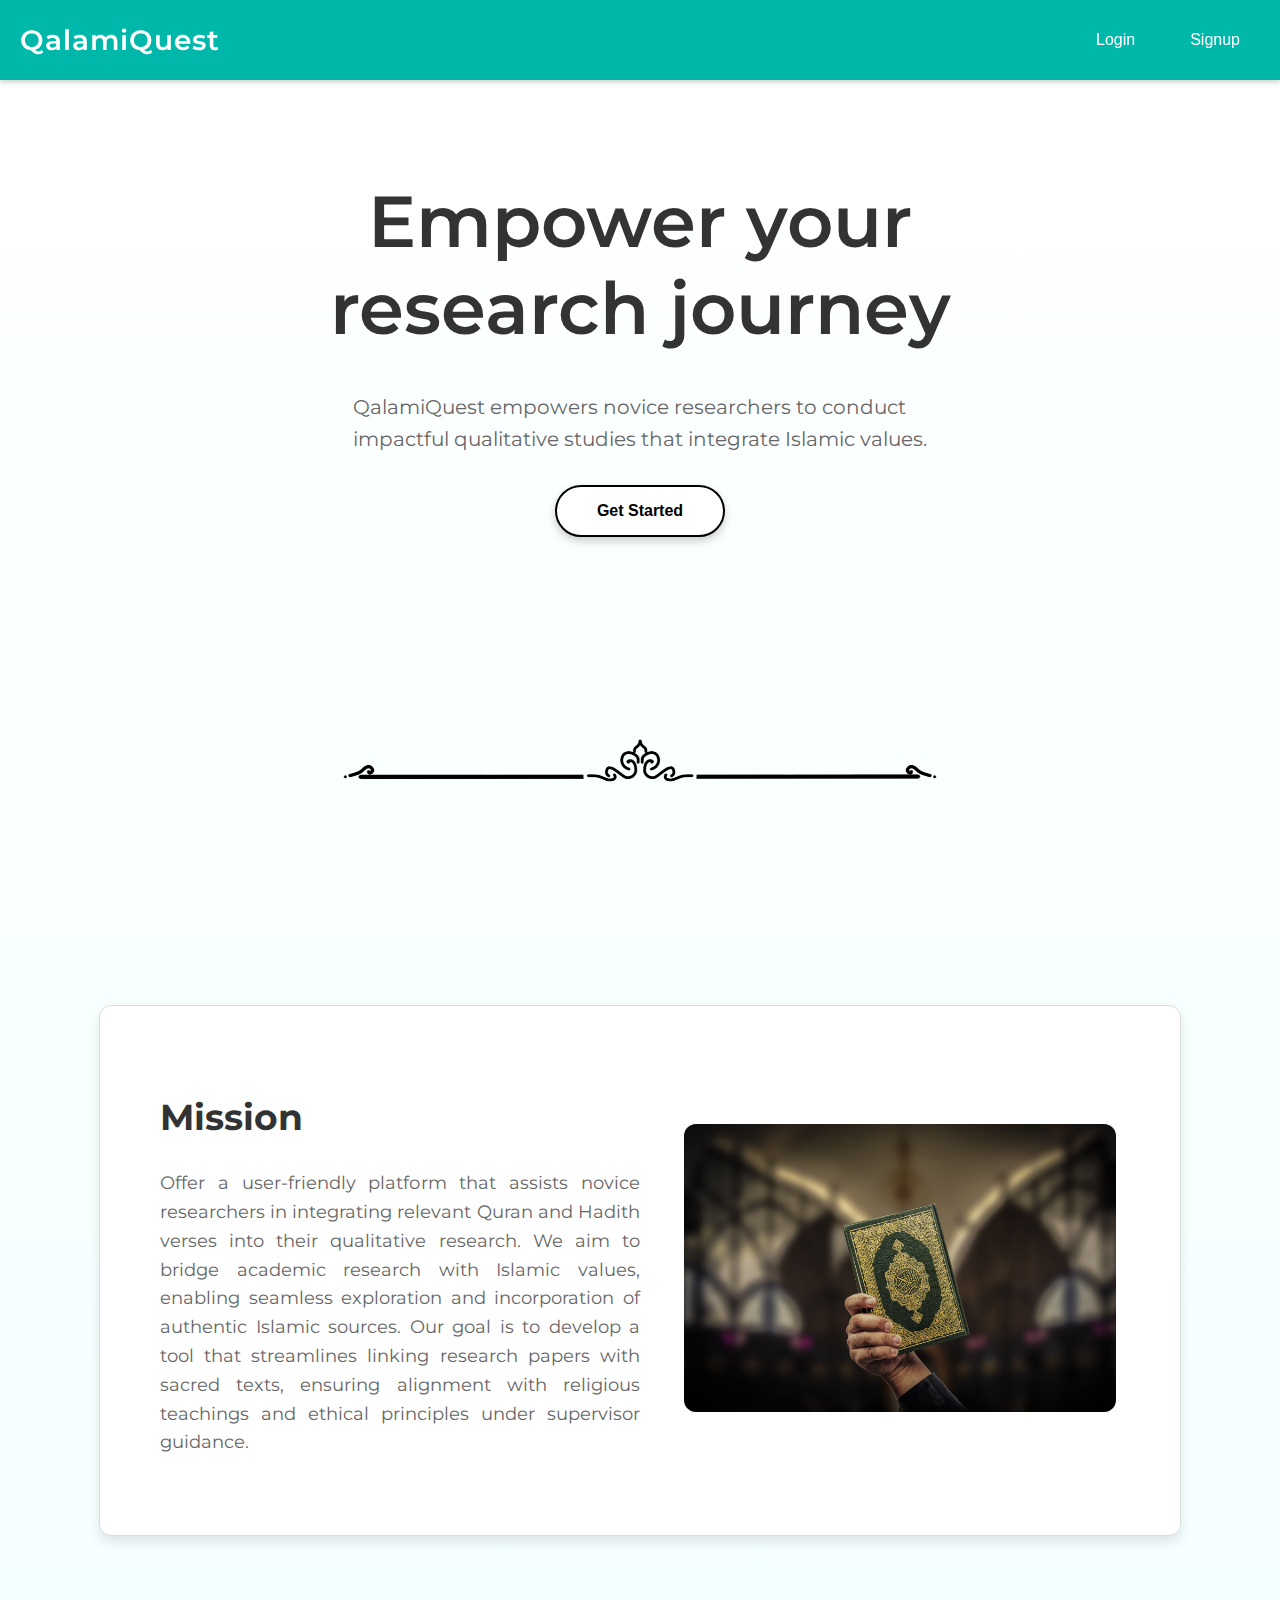
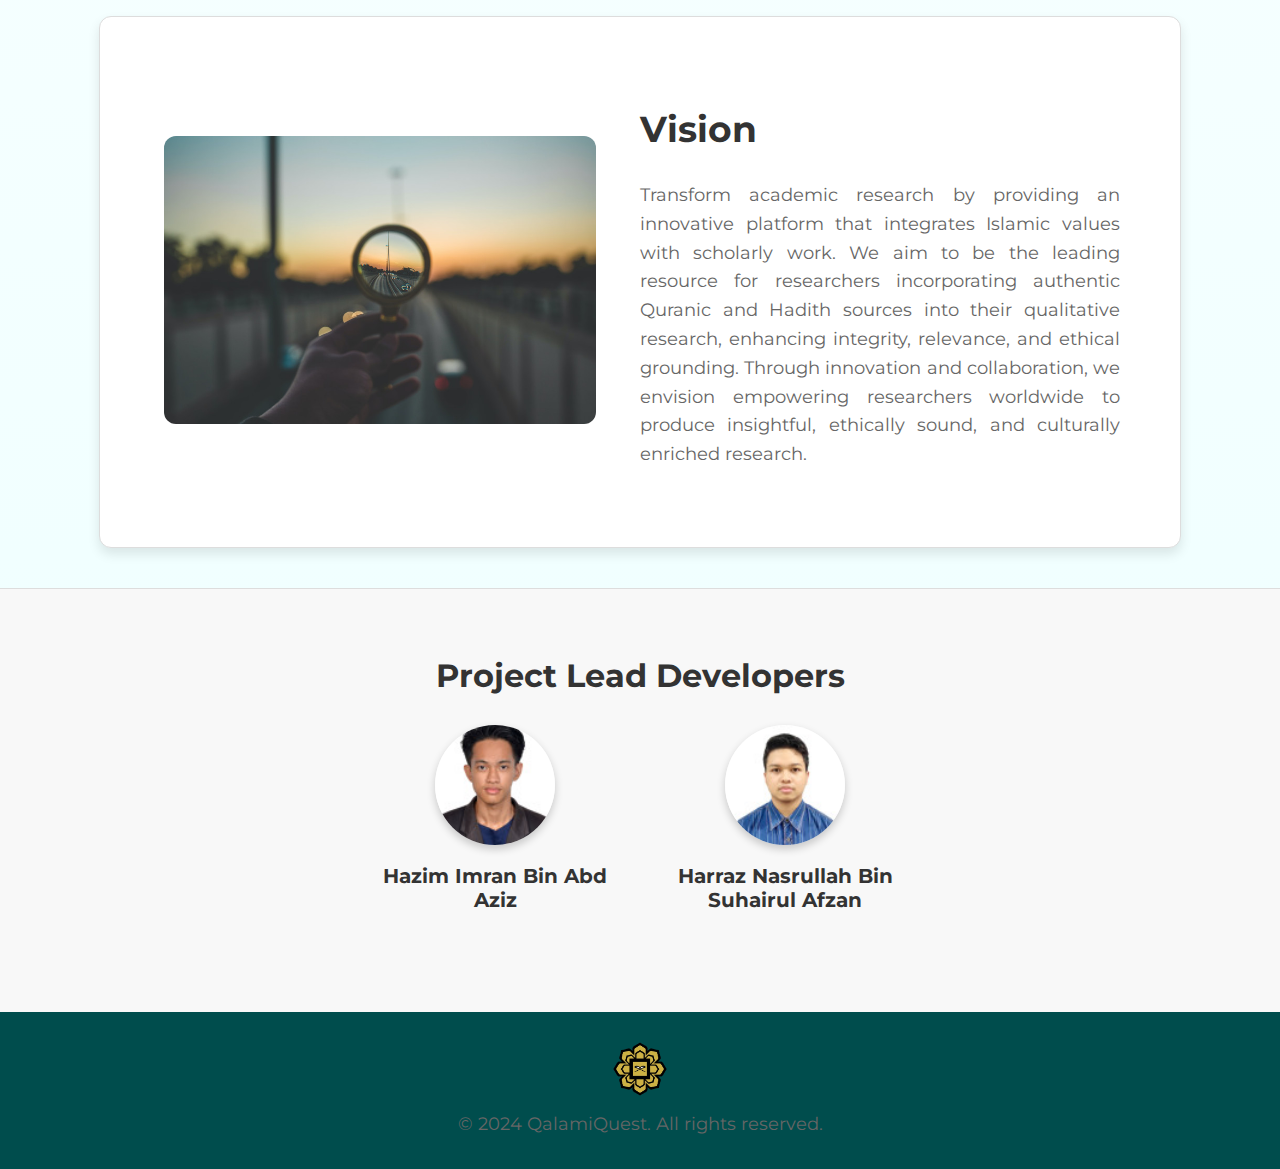
==== commit af73a3a7: "create login page" ====
--- a/index.html
+++ b/index.html
@@ -15,7 +15,7 @@
     <div class="navbar">
         <div class="navbar-left">QalamiQuest</div>
         <div class="navbar-right">
-            <button onclick="location.href='#login'">Login</button>
+            <button onclick="location.href='login.html'">Login</button>
             <button onclick="location.href='signup.html'">Signup</button>
         </div>
     </div>
@@ -25,7 +25,7 @@
         <h1>Empower your <br> research journey</h1>
         <p>QalamiQuest empowers novice researchers to conduct <br> impactful qualitative studies that integrate Islamic
             values.</p>
-        <button onclick="location.href='#register'">Get Started</button>
+        <button onclick="location.href='signup.html'">Get Started</button>
     </div>
 
     <!-- Divider Image -->
--- a/styles.css
+++ b/styles.css
@@ -160,11 +160,6 @@
     /* Slight upward movement on hover */
 }
 
-/* Mission section layout: reverse row direction */
-.mission {
-    flex-direction: row-reverse;
-}
-
 /* Vision section layout: regular row direction */
 .vision {
     flex-direction: row;
@@ -295,7 +290,8 @@
 /*-------------------------------------------------------------------------------------------------------------------------------------------*/
 
 /* Registration page styles */
-.register-content {
+.register-content,
+.login-content {
     display: flex;
     /* Use flexbox to align items */
     justify-content: center;
@@ -311,7 +307,8 @@
 }
 
 /* Styles for the registration form */
-.register-form {
+.register-form,
+.login-form {
     background-color: #d0f1f0;
     /* Light background color */
     border-radius: 10px;
@@ -338,7 +335,8 @@
 }
 
 /* Styles for the main heading (h2) in the registration form */
-.register-form h2 {
+.register-form h2,
+.login-form h2 {
     margin-bottom: 15px;
     /* Space below the heading */
     font-size: 22px;
@@ -348,7 +346,8 @@
 }
 
 /* Styles for paragraphs in the registration form */
-.register-form p {
+.register-form p,
+.login-form p {
     margin-bottom: 10px;
     /* Space below the paragraph */
     color: #666;
@@ -356,7 +355,8 @@
 }
 
 /* Form layout styles */
-.register-form form {
+.register-form form,
+.login-form p {
     display: flex;
     /* Use flexbox for form layout */
     flex-direction: column;
@@ -364,11 +364,12 @@
     align-items: center;
     /* Center items horizontally */
 }
-
 /* Input field styles for text, email, and password types */
 .register-form input[type="text"],
 .register-form input[type="email"],
-.register-form input[type="password"] {
+.register-form input[type="password"],
+.login-form input[type="email"],
+.login-form input[type="password"] {
     width: 100%;
     /* Full width */
     max-width: 300px;
@@ -388,7 +389,9 @@
 /* Styles for focused input fields */
 .register-form input[type="text"]:focus,
 .register-form input[type="email"]:focus,
-.register-form input[type="password"]:focus {
+.register-form input[type="password"]:focus,
+.login-form input[type="email"]:focus,
+.login-form input[type="password"]:focus {
     outline: none;
     /* Remove default outline */
     border-color: #00b8a9;
@@ -428,7 +431,8 @@
 }
 
 /* Styles for the submit button */
-.register-form button {
+.register-form button,
+.login-form button {
     width: 100%;
     /* Full width */
     max-width: 300px;
@@ -454,9 +458,24 @@
 }
 
 /* Hover effect for the submit button */
-.register-form button:hover {
+.register-form button:hover,
+.login-form button:hover {
     background-color: #ffa726;
     /* Darker orange background on hover */
     box-shadow: 0 4px 8px rgba(0, 0, 0, 0.15);
     /* Shadow effect on hover */
+}
+
+.create-account-link {
+    margin-top: 10px;
+    font-size: 14px;
+}
+
+.create-account-link a {
+    color: #666;
+    text-decoration: none;
+}
+
+.create-account-link a:hover {
+    text-decoration: underline;
 }